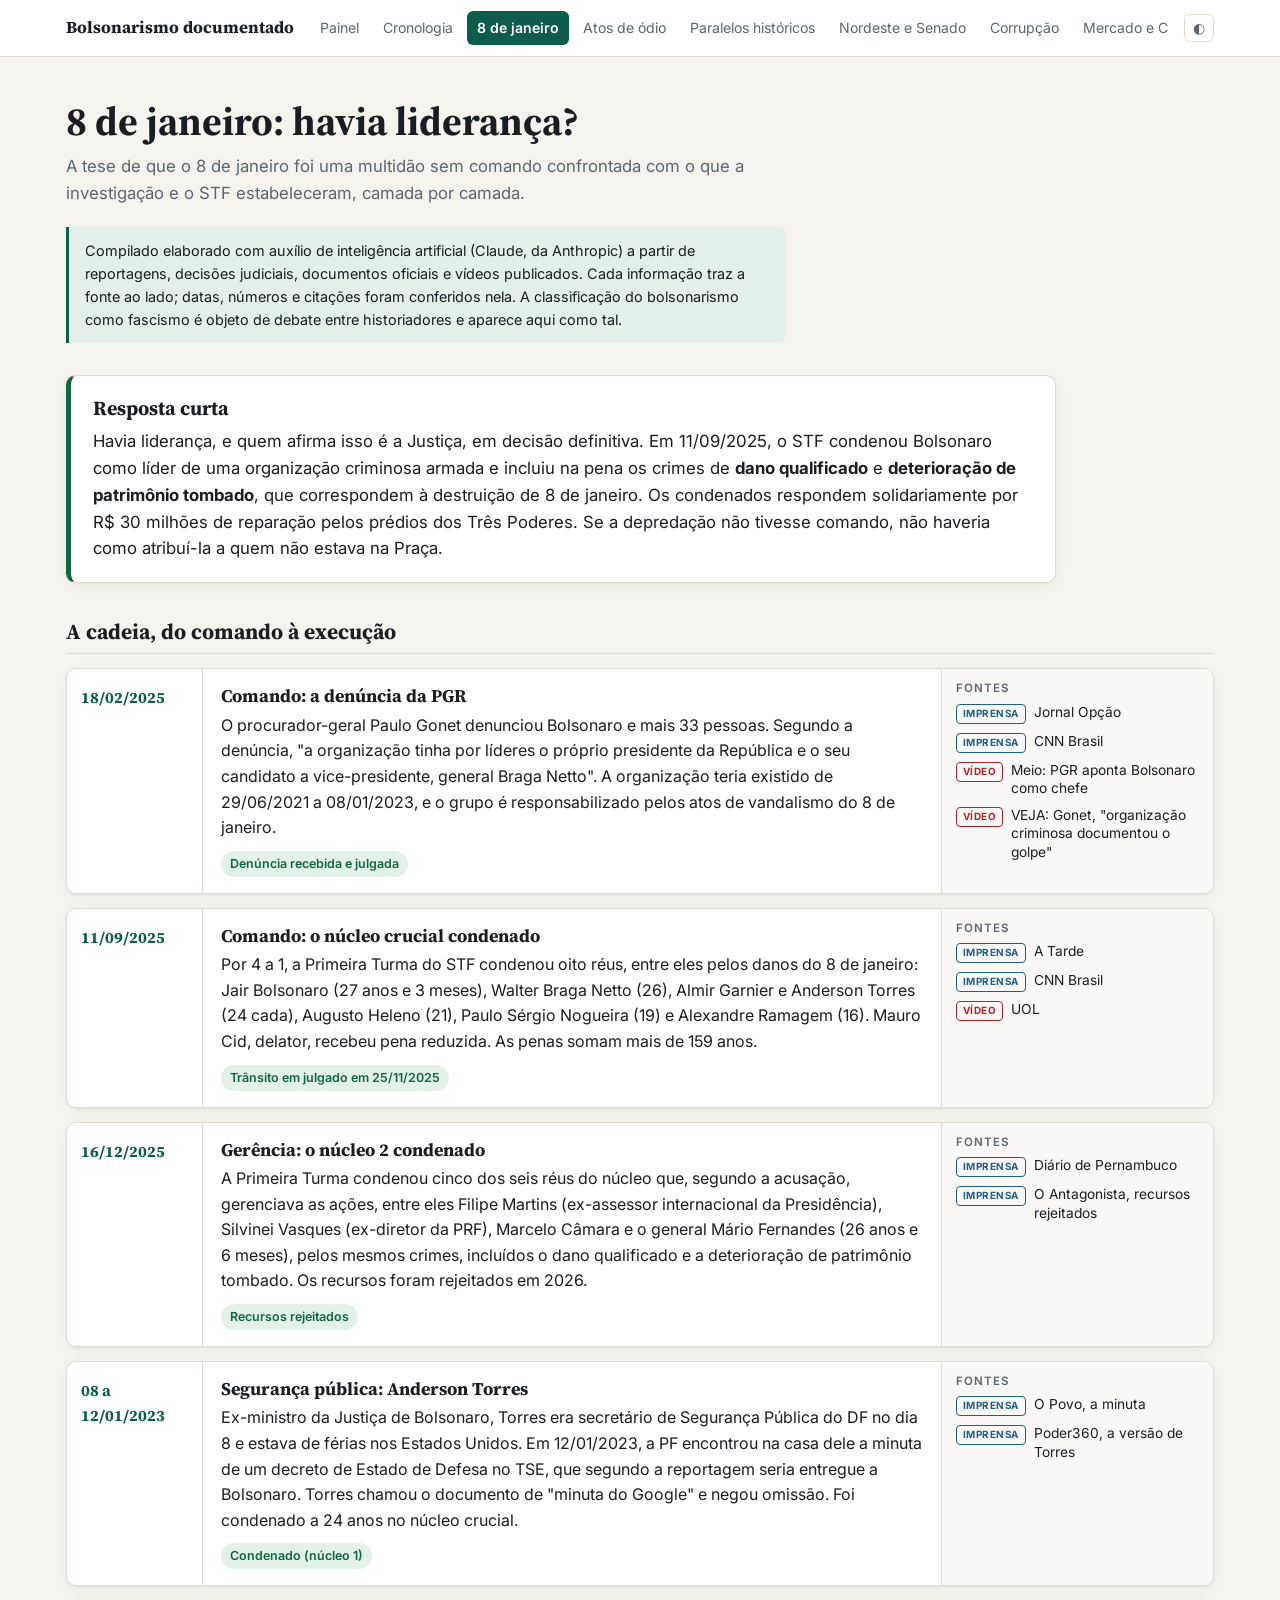
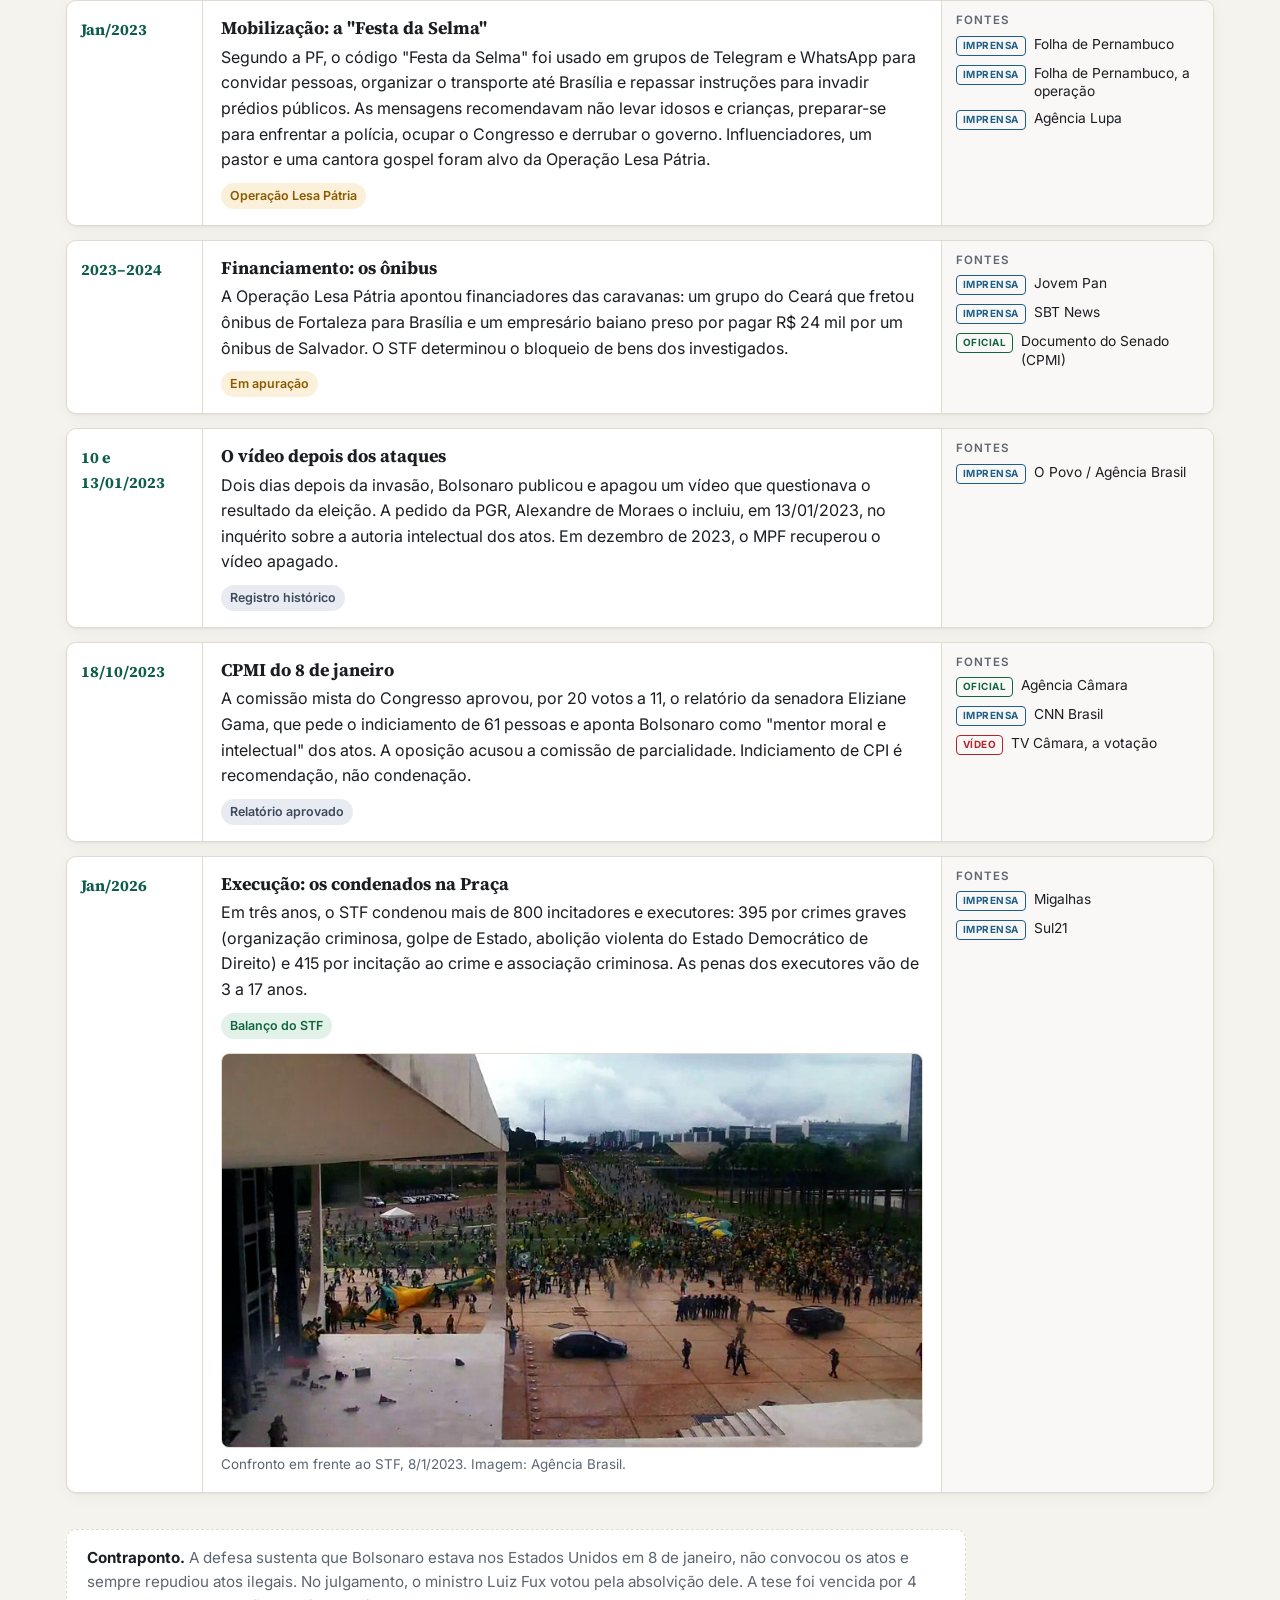
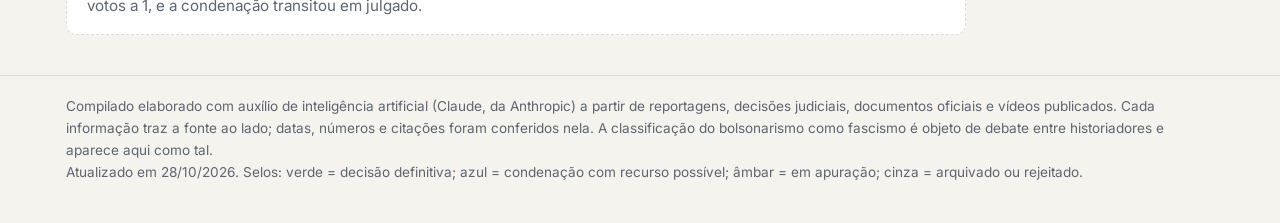
==== 8-de-janeiro.html @ 456d0042 "Publica o compilado Bolsonarismo documentado Co-Authored-By: Claude Opus 5.5 <noreply@anthropic.com>" ====
<!doctype html>
<html lang="pt-BR"><head><meta charset="utf-8">
<meta name="viewport" content="width=device-width,initial-scale=1">
<title>8 de janeiro · Bolsonarismo documentado</title>
<meta name="description" content="Compilado de fatos com fonte ao lado: cronologia, 8 de janeiro, atos de ódio, paralelos históricos.">
<meta property="og:title" content="8 de janeiro · Bolsonarismo documentado">
<meta property="og:description" content="Compilado de fatos com a fonte ao lado de cada informação.">
<link rel="preconnect" href="https://fonts.googleapis.com"><link rel="preconnect" href="https://fonts.gstatic.com" crossorigin>
<link href="https://fonts.googleapis.com/css2?family=Inter:wght@400;600;700&family=Source+Serif+4:opsz,wght@8..60,600;8..60,700&display=swap" rel="stylesheet">
<link rel="stylesheet" href="estilo.css">
<script>try{const t=localStorage.getItem('tema');if(t)document.documentElement.dataset.theme=t}catch(e){}</script>
</head><body>
<header class="top"><div class="wrap"><a class="brand" href="index.html">Bolsonarismo documentado</a>
<nav class="pages"><a href="index.html">Painel</a><a href="cronologia.html">Cronologia</a><a href="8-de-janeiro.html" class=on>8 de janeiro</a><a href="atos-de-odio.html">Atos de ódio</a><a href="paralelos.html">Paralelos históricos</a><a href="nordeste.html">Nordeste e Senado</a><a href="corrupcao.html">Corrupção</a><a href="economia.html">Mercado e Constituição</a><a href="mensagens.html">Mensagens enviadas</a></nav><button class="themebtn" title="Alternar tema claro/escuro">◐</button></div></header>
<main class="wrap"><section class="hero"><h1>8 de janeiro: havia liderança?</h1><p class="sub">A tese de que o 8 de janeiro foi uma multidão sem comando confrontada com o que a investigação e o STF estabeleceram, camada por camada.</p><div class="aviso">Compilado elaborado com auxílio de inteligência artificial (Claude, da Anthropic) a partir de reportagens, decisões judiciais, documentos oficiais e vídeos publicados. Cada informação traz a fonte ao lado; datas, números e citações foram conferidos nela. A classificação do bolsonarismo como fascismo é objeto de debate entre historiadores e aparece aqui como tal.</div></section><div class="answer"><h2>Resposta curta</h2>Havia liderança, e quem afirma isso é a Justiça, em decisão definitiva. Em 11/09/2025, o STF condenou Bolsonaro como líder de uma organização criminosa armada e incluiu na pena os crimes de <b>dano qualificado</b> e <b>deterioração de patrimônio tombado</b>, que correspondem à destruição de 8 de janeiro. Os condenados respondem solidariamente por R$ 30 milhões de reparação pelos prédios dos Três Poderes. Se a depredação não tivesse comando, não haveria como atribuí-la a quem não estava na Praça.</div><h2 class="sec">A cadeia, do comando à execução</h2><div class="items"><article class="item"><div class="when">18/02/2025</div>
<div class="body"><h3>Comando: a denúncia da PGR</h3><p>O procurador-geral Paulo Gonet denunciou Bolsonaro e mais 33 pessoas. Segundo a denúncia, "a organização tinha por líderes o próprio presidente da República e o seu candidato a vice-presidente, general Braga Netto". A organização teria existido de 29/06/2021 a 08/01/2023, e o grupo é responsabilizado pelos atos de vandalismo do 8 de janeiro.</p><span class="status s-def">Denúncia recebida e julgada</span></div>
<aside class="src"><h4>Fontes</h4><ul><li><a href="https://www.jornalopcao.com.br/ultimas-noticias/denuncia-da-pgr-coloca-bolsonaro-como-lider-da-trama-golpista-que-teve-inicio-ainda-em-2021-681666/" target="_blank" rel="noopener"><span class="tag src-r">Imprensa</span><span class="t">Jornal Opção</span></a></li><li><a href="https://www.cnnbrasil.com.br/politica/pgr-denuncia-bolsonaro/" target="_blank" rel="noopener"><span class="tag src-r">Imprensa</span><span class="t">CNN Brasil</span></a></li><li><a href="https://www.youtube.com/watch?v=VsMnm6yIsJA" target="_blank" rel="noopener"><span class="tag src-v">Vídeo</span><span class="t">Meio: PGR aponta Bolsonaro como chefe</span></a></li><li><a href="https://www.youtube.com/watch?v=vRtyDZxPXAo" target="_blank" rel="noopener"><span class="tag src-v">Vídeo</span><span class="t">VEJA: Gonet, &quot;organização criminosa documentou o golpe&quot;</span></a></li></ul></aside></article><article class="item"><div class="when">11/09/2025</div>
<div class="body"><h3>Comando: o núcleo crucial condenado</h3><p>Por 4 a 1, a Primeira Turma do STF condenou oito réus, entre eles pelos danos do 8 de janeiro: Jair Bolsonaro (27 anos e 3 meses), Walter Braga Netto (26), Almir Garnier e Anderson Torres (24 cada), Augusto Heleno (21), Paulo Sérgio Nogueira (19) e Alexandre Ramagem (16). Mauro Cid, delator, recebeu pena reduzida. As penas somam mais de 159 anos.</p><span class="status s-def">Trânsito em julgado em 25/11/2025</span></div>
<aside class="src"><h4>Fontes</h4><ul><li><a href="https://atarde.com.br/politica/stf-conclui-julgamento-historico-e-condena-bolsonaro-a-27-anos-e-3-meses-1350547" target="_blank" rel="noopener"><span class="tag src-r">Imprensa</span><span class="t">A Tarde</span></a></li><li><a href="https://www.cnnbrasil.com.br/politica/stf-pena-jair-bolsonaro/" target="_blank" rel="noopener"><span class="tag src-r">Imprensa</span><span class="t">CNN Brasil</span></a></li><li><a href="https://www.youtube.com/watch?v=2c__R71HpTM" target="_blank" rel="noopener"><span class="tag src-v">Vídeo</span><span class="t">UOL</span></a></li></ul></aside></article><article class="item"><div class="when">16/12/2025</div>
<div class="body"><h3>Gerência: o núcleo 2 condenado</h3><p>A Primeira Turma condenou cinco dos seis réus do núcleo que, segundo a acusação, gerenciava as ações, entre eles Filipe Martins (ex-assessor internacional da Presidência), Silvinei Vasques (ex-diretor da PRF), Marcelo Câmara e o general Mário Fernandes (26 anos e 6 meses), pelos mesmos crimes, incluídos o dano qualificado e a deterioração de patrimônio tombado. Os recursos foram rejeitados em 2026.</p><span class="status s-def">Recursos rejeitados</span></div>
<aside class="src"><h4>Fontes</h4><ul><li><a href="https://www.diariodepernambuco.com.br/trama-golpista-por-unanimidade-stf-condena-cinco-reus-e-absolve-um.html" target="_blank" rel="noopener"><span class="tag src-r">Imprensa</span><span class="t">Diário de Pernambuco</span></a></li><li><a href="https://oantagonista.com.br/brasil/stf-rejeita-recursos-e-mantem-condenacao-de-reus-do-nucleo-2-da-trama-golpista/" target="_blank" rel="noopener"><span class="tag src-r">Imprensa</span><span class="t">O Antagonista, recursos rejeitados</span></a></li></ul></aside></article><article class="item"><div class="when">08 a 12/01/2023</div>
<div class="body"><h3>Segurança pública: Anderson Torres</h3><p>Ex-ministro da Justiça de Bolsonaro, Torres era secretário de Segurança Pública do DF no dia 8 e estava de férias nos Estados Unidos. Em 12/01/2023, a PF encontrou na casa dele a minuta de um decreto de Estado de Defesa no TSE, que segundo a reportagem seria entregue a Bolsonaro. Torres chamou o documento de "minuta do Google" e negou omissão. Foi condenado a 24 anos no núcleo crucial.</p><span class="status s-def">Condenado (núcleo 1)</span></div>
<aside class="src"><h4>Fontes</h4><ul><li><a href="https://www.opovo.com.br/noticias/politica/2023/01/12/amp/ex-ministro-diz-que-minuta-para-decreto-de-golpe-estava-em-pilha-de-descarte-para-ser-triturado.html" target="_blank" rel="noopener"><span class="tag src-r">Imprensa</span><span class="t">O Povo, a minuta</span></a></li><li><a href="https://www.poder360.com.br/poder-justica/torres-nega-que-documento-encontrado-na-sua-casa-fosse-minuta-do-golpe/" target="_blank" rel="noopener"><span class="tag src-r">Imprensa</span><span class="t">Poder360, a versão de Torres</span></a></li></ul></aside></article><article class="item"><div class="when">Jan/2023</div>
<div class="body"><h3>Mobilização: a &quot;Festa da Selma&quot;</h3><p>Segundo a PF, o código "Festa da Selma" foi usado em grupos de Telegram e WhatsApp para convidar pessoas, organizar o transporte até Brasília e repassar instruções para invadir prédios públicos. As mensagens recomendavam não levar idosos e crianças, preparar-se para enfrentar a polícia, ocupar o Congresso e derrubar o governo. Influenciadores, um pastor e uma cantora gospel foram alvo da Operação Lesa Pátria.</p><span class="status s-proc">Operação Lesa Pátria</span></div>
<aside class="src"><h4>Fontes</h4><ul><li><a href="https://www.folhape.com.br/politica/entenda-expressao-usada-em-grupos-de-whatsapp-para-convocar-golpistas/286637/" target="_blank" rel="noopener"><span class="tag src-r">Imprensa</span><span class="t">Folha de Pernambuco</span></a></li><li><a href="https://www.folhape.com.br/politica/8-de-janeiro-pf-cumpre-10-mandados-de-prisao-em-nova-fase-da-operacao/286629/" target="_blank" rel="noopener"><span class="tag src-r">Imprensa</span><span class="t">Folha de Pernambuco, a operação</span></a></li><li><a href="https://agencialupa.substack.com/p/13694144_lente-77" target="_blank" rel="noopener"><span class="tag src-r">Imprensa</span><span class="t">Agência Lupa</span></a></li></ul></aside></article><article class="item"><div class="when">2023–2024</div>
<div class="body"><h3>Financiamento: os ônibus</h3><p>A Operação Lesa Pátria apontou financiadores das caravanas: um grupo do Ceará que fretou ônibus de Fortaleza para Brasília e um empresário baiano preso por pagar R$ 24 mil por um ônibus de Salvador. O STF determinou o bloqueio de bens dos investigados.</p><span class="status s-proc">Em apuração</span></div>
<aside class="src"><h4>Fontes</h4><ul><li><a href="https://jovempan.com.br/noticias/brasil/empresario-preso-em-operacao-da-pf-financiou-onibus-para-atos-do-8-de-janeiro-e-deixou-digital-no-congresso.html" target="_blank" rel="noopener"><span class="tag src-r">Imprensa</span><span class="t">Jovem Pan</span></a></li><li><a href="https://sbtnews.sbt.com.br/noticia/brasil/pf-mira-financiadores-do-8-de-janeiro-em-cinco-estados-na-27-fase-da-lesa-patria" target="_blank" rel="noopener"><span class="tag src-r">Imprensa</span><span class="t">SBT News</span></a></li><li><a href="https://legis.senado.leg.br/sdleg-getter/documento?dm=9454260" target="_blank" rel="noopener"><span class="tag src-o">Oficial</span><span class="t">Documento do Senado (CPMI)</span></a></li></ul></aside></article><article class="item"><div class="when">10 e 13/01/2023</div>
<div class="body"><h3>O vídeo depois dos ataques</h3><p>Dois dias depois da invasão, Bolsonaro publicou e apagou um vídeo que questionava o resultado da eleição. A pedido da PGR, Alexandre de Moraes o incluiu, em 13/01/2023, no inquérito sobre a autoria intelectual dos atos. Em dezembro de 2023, o MPF recuperou o vídeo apagado.</p><span class="status s-hist">Registro histórico</span></div>
<aside class="src"><h4>Fontes</h4><ul><li><a href="https://www.opovo.com.br/noticias/politica/2023/01/13/moraes-inclui-bolsonaro-em-inquerito-sobre-ataques-antidemocraticos.html" target="_blank" rel="noopener"><span class="tag src-r">Imprensa</span><span class="t">O Povo / Agência Brasil</span></a></li></ul></aside></article><article class="item"><div class="when">18/10/2023</div>
<div class="body"><h3>CPMI do 8 de janeiro</h3><p>A comissão mista do Congresso aprovou, por 20 votos a 11, o relatório da senadora Eliziane Gama, que pede o indiciamento de 61 pessoas e aponta Bolsonaro como "mentor moral e intelectual" dos atos. A oposição acusou a comissão de parcialidade. Indiciamento de CPI é recomendação, não condenação.</p><span class="status s-hist">Relatório aprovado</span></div>
<aside class="src"><h4>Fontes</h4><ul><li><a href="https://www.camara.leg.br/noticias/1008264-cpmi-do-8-de-janeiro-aprova-relatorio-que-pede-o-indiciamento-de-bolsonaro/" target="_blank" rel="noopener"><span class="tag src-o">Oficial</span><span class="t">Agência Câmara</span></a></li><li><a href="https://www.cnnbrasil.com.br/politica/relatorio-final-da-cpmi-do-8-de-janeiro-e-aprovado/" target="_blank" rel="noopener"><span class="tag src-r">Imprensa</span><span class="t">CNN Brasil</span></a></li><li><a href="https://www.youtube.com/watch?v=cKtEMkR_U20" target="_blank" rel="noopener"><span class="tag src-v">Vídeo</span><span class="t">TV Câmara, a votação</span></a></li></ul></aside></article><article class="item"><div class="when">Jan/2026</div>
<div class="body"><h3>Execução: os condenados na Praça</h3><p>Em três anos, o STF condenou mais de 800 incitadores e executores: 395 por crimes graves (organização criminosa, golpe de Estado, abolição violenta do Estado Democrático de Direito) e 415 por incitação ao crime e associação criminosa. As penas dos executores vão de 3 a 17 anos.</p><span class="status s-def">Balanço do STF</span><figure><a href="img/07_8jan_stf.jpg" target="_blank"><img src="img/07_8jan_stf.jpg" alt="Confronto em frente ao STF, 8/1/2023. Imagem: Agência Brasil." loading="lazy"></a><figcaption>Confronto em frente ao STF, 8/1/2023. Imagem: Agência Brasil.</figcaption></figure></div>
<aside class="src"><h4>Fontes</h4><ul><li><a href="https://www.migalhas.com.br/quentes/447475/tres-anos-apos-8-de-janeiro-stf-ja-condenou-mais-de-800-envolvidos" target="_blank" rel="noopener"><span class="tag src-r">Imprensa</span><span class="t">Migalhas</span></a></li><li><a href="https://sul21.com.br/noticias/politica/2026/01/em-tres-anos-stf-condenou-1-399-pessoas-por-atos-golpistas-do-8-de-janeiro-de-2023/" target="_blank" rel="noopener"><span class="tag src-r">Imprensa</span><span class="t">Sul21</span></a></li></ul></aside></article></div><div class="counter"><b>Contraponto.</b> A defesa sustenta que Bolsonaro estava nos Estados Unidos em 8 de janeiro, não convocou os atos e sempre repudiou atos ilegais. No julgamento, o ministro Luiz Fux votou pela absolvição dele. A tese foi vencida por 4 votos a 1, e a condenação transitou em julgado.</div></main><footer><div class="wrap">Compilado elaborado com auxílio de inteligência artificial (Claude, da Anthropic) a partir de reportagens, decisões judiciais, documentos oficiais e vídeos publicados. Cada informação traz a fonte ao lado; datas, números e citações foram conferidos nela. A classificação do bolsonarismo como fascismo é objeto de debate entre historiadores e aparece aqui como tal.<br>Atualizado em 28/10/2026. Selos: verde = decisão definitiva; azul = condenação com recurso possível; âmbar = em apuração; cinza = arquivado ou rejeitado.</div></footer>
<script>
document.querySelectorAll('button.copy').forEach(b=>{
  b.addEventListener('click',async()=>{
    const t=document.getElementById(b.dataset.for).dataset.raw;
    try{await navigator.clipboard.writeText(t);}catch(e){
      const a=document.createElement('textarea');a.value=t;document.body.appendChild(a);a.select();document.execCommand('copy');a.remove();}
    const o=b.textContent;b.textContent='Copiado';setTimeout(()=>b.textContent=o,1500);
  });
});
const tb=document.querySelector('.themebtn');
if(tb){tb.addEventListener('click',()=>{
  const r=document.documentElement;const dark=r.dataset.theme?r.dataset.theme==='dark':matchMedia('(prefers-color-scheme: dark)').matches;
  r.dataset.theme=dark?'light':'dark';try{localStorage.setItem('tema',r.dataset.theme)}catch(e){}
});}
</script></body></html>
---- estilo.css ----
:root{
  --bg:#f5f3ee; --surface:#ffffff; --ink:#1a1d21; --muted:#5d6570; --line:#e0dbd0;
  --accent:#0d5c4c; --accent-soft:#e3efe9; --mark:#fff2c4;
  --def:#11663f; --def-bg:#e2f2e8; --cond:#1d5f8a; --cond-bg:#e2eef7;
  --proc:#8a5a00; --proc-bg:#fbf0d9; --arq:#5a5f66; --arq-bg:#ecedef;
  --hist:#3d4a5c; --hist-bg:#e8ecf2; --fala:#6b3f8c; --fala-bg:#f0e8f6;
  --v:#b4232a; --r:#1d5f8a; --o:#11663f;
  --shadow:0 1px 2px rgba(0,0,0,.05),0 4px 16px rgba(0,0,0,.04);
}
@media (prefers-color-scheme: dark){
  :root:not([data-theme="light"]){
    --bg:#121417; --surface:#1a1d21; --ink:#e8e6e1; --muted:#9aa3ad; --line:#2c3138;
    --accent:#5fc1a6; --accent-soft:#16302a; --mark:#4a3f12;
    --def:#7fd3a2; --def-bg:#163222; --cond:#8cc2ea; --cond-bg:#162a3a;
    --proc:#f0c36a; --proc-bg:#3a2c10; --arq:#b7bcc3; --arq-bg:#2a2d32;
    --hist:#b9c6d8; --hist-bg:#222a35; --fala:#cfa6ec; --fala-bg:#2e2238;
    --v:#ff8a8f; --r:#8cc2ea; --o:#7fd3a2;
    --shadow:none;
  }
}
:root[data-theme="dark"]{
  --bg:#121417; --surface:#1a1d21; --ink:#e8e6e1; --muted:#9aa3ad; --line:#2c3138;
  --accent:#5fc1a6; --accent-soft:#16302a; --mark:#4a3f12;
  --def:#7fd3a2; --def-bg:#163222; --cond:#8cc2ea; --cond-bg:#162a3a;
  --proc:#f0c36a; --proc-bg:#3a2c10; --arq:#b7bcc3; --arq-bg:#2a2d32;
  --hist:#b9c6d8; --hist-bg:#222a35; --fala:#cfa6ec; --fala-bg:#2e2238;
  --v:#ff8a8f; --r:#8cc2ea; --o:#7fd3a2; --shadow:none;
}
*{box-sizing:border-box}
html{-webkit-text-size-adjust:100%}
body{margin:0;background:var(--bg);color:var(--ink);font:16px/1.6 "Inter",system-ui,-apple-system,"Segoe UI",sans-serif}
a{color:var(--accent)}
h1,h2,h3{font-family:"Source Serif 4",Georgia,serif;line-height:1.2;margin:0}
.wrap{max-width:1180px;margin:0 auto;padding:0 16px}
header.top{background:var(--surface);border-bottom:1px solid var(--line);position:sticky;top:0;z-index:5}
header.top .wrap{display:flex;align-items:center;gap:16px;min-height:56px}
.brand{font-family:"Source Serif 4",Georgia,serif;font-weight:700;font-size:1.05rem;color:var(--ink);text-decoration:none;white-space:nowrap}
nav.pages{display:flex;gap:4px;overflow-x:auto;scrollbar-width:none;flex:1}
nav.pages::-webkit-scrollbar{display:none}
nav.pages a{padding:6px 10px;border-radius:6px;text-decoration:none;color:var(--muted);font-size:.88rem;white-space:nowrap}
nav.pages a:hover{background:var(--accent-soft);color:var(--ink)}
nav.pages a.on{background:var(--accent);color:var(--surface);font-weight:600}
.hero{padding:40px 0 24px}
.hero h1{font-size:clamp(1.7rem,4vw,2.5rem)}
.hero p.sub{color:var(--muted);font-size:1.05rem;margin:.5rem 0 0;max-width:62ch}
.aviso{background:var(--accent-soft);border-left:3px solid var(--accent);padding:12px 16px;border-radius:0 8px 8px 0;font-size:.9rem;margin:20px 0 0;max-width:80ch}
.answer{background:var(--surface);border:1px solid var(--line);border-left:5px solid var(--def);border-radius:10px;padding:20px 22px;margin:8px 0 28px;box-shadow:var(--shadow);font-size:1.05rem;max-width:90ch}
.answer h2{font-size:1.25rem;margin-bottom:8px}
.counter{background:var(--surface);border:1px dashed var(--line);border-radius:10px;padding:16px 20px;margin:24px 0 8px;font-size:.95rem;color:var(--muted);max-width:90ch}
.counter b{color:var(--ink)}
h2.sec{font-size:1.35rem;margin:36px 0 14px;padding-bottom:8px;border-bottom:1px solid var(--line)}
.items{display:flex;flex-direction:column;gap:14px;padding-bottom:12px}
.item{display:grid;grid-template-columns:8.5rem minmax(0,1fr) 17rem;gap:0;background:var(--surface);border:1px solid var(--line);border-radius:10px;box-shadow:var(--shadow);overflow:hidden}
.item .when{padding:16px 14px;border-right:1px solid var(--line);font-family:"Source Serif 4",Georgia,serif;font-weight:700;color:var(--accent);font-size:.98rem}
.item .body{padding:16px 18px}
.item .body h3{font-size:1.12rem;margin-bottom:6px}
.item .body p{margin:0}
.item .src{padding:14px 14px;border-left:1px solid var(--line);background:color-mix(in srgb,var(--bg) 55%,var(--surface));font-size:.86rem}
.src h4{margin:0 0 8px;font:600 .72rem/1 "Inter",sans-serif;letter-spacing:.08em;text-transform:uppercase;color:var(--muted)}
.src ul{list-style:none;margin:0;padding:0;display:flex;flex-direction:column;gap:8px}
.src li a{display:flex;gap:8px;align-items:flex-start;text-decoration:none;color:var(--ink);line-height:1.35}
.src li a:hover span.t{text-decoration:underline}
.tag{flex:none;font:700 .62rem/1 "Inter",sans-serif;letter-spacing:.05em;text-transform:uppercase;padding:4px 6px;border-radius:4px;border:1px solid currentColor;margin-top:1px}
.src-v{color:var(--v)} .src-r{color:var(--r)} .src-o{color:var(--o)}
.src .none{color:var(--muted);font-style:italic}
.status{display:inline-block;margin-top:10px;font-size:.78rem;font-weight:600;padding:3px 9px;border-radius:999px}
.s-def{color:var(--def);background:var(--def-bg)} .s-cond{color:var(--cond);background:var(--cond-bg)}
.s-proc{color:var(--proc);background:var(--proc-bg)} .s-arq{color:var(--arq);background:var(--arq-bg)}
.s-hist{color:var(--hist);background:var(--hist-bg)} .s-fala{color:var(--fala);background:var(--fala-bg)}
figure{margin:14px 0 0}
figure img{max-width:100%;max-height:420px;border-radius:8px;border:1px solid var(--line);display:block;background:#fff}
figcaption{font-size:.84rem;color:var(--muted);margin-top:6px;max-width:75ch}
audio{width:100%;max-width:520px;margin-top:12px}
table.dados{border-collapse:collapse;margin:12px 0 0;font-size:.9rem;width:100%;max-width:560px}
table.dados th,table.dados td{padding:6px 10px;border-bottom:1px solid var(--line);text-align:left}
table.dados td:not(:first-child),table.dados th:not(:first-child){text-align:right;font-variant-numeric:tabular-nums}
table.dados tr.hl td{background:var(--mark);font-weight:600}
.cards{display:grid;grid-template-columns:repeat(auto-fill,minmax(260px,1fr));gap:14px;margin:28px 0}
.card{display:block;background:var(--surface);border:1px solid var(--line);border-radius:10px;padding:18px;text-decoration:none;color:var(--ink);box-shadow:var(--shadow);transition:border-color .15s,transform .15s}
.card:hover{border-color:var(--accent);transform:translateY(-2px)}
.card h3{font-size:1.15rem}
.card p{margin:6px 0 10px;color:var(--muted);font-size:.9rem}
.card .n{font-size:.78rem;font-weight:600;color:var(--accent)}
.grid2{display:grid;grid-template-columns:1fr 1fr;gap:14px;margin:0 0 32px}
.box{background:var(--surface);border:1px solid var(--line);border-radius:10px;padding:18px 20px}
.box h3{font-size:1.05rem;margin-bottom:8px}
.box ol,.box ul{margin:0;padding-left:20px}
.legend{display:flex;flex-direction:column;gap:6px}
.legend .status{margin:0}
.msg{background:var(--surface);border:1px solid var(--line);border-radius:10px;margin:0 0 16px;overflow:hidden}
.msg .hd{display:flex;justify-content:space-between;align-items:center;gap:12px;padding:10px 14px;border-bottom:1px solid var(--line);background:color-mix(in srgb,var(--bg) 55%,var(--surface))}
.msg .hd b{font-size:.9rem}
.msg .txt{padding:14px 18px;white-space:pre-wrap;overflow-wrap:anywhere;font-size:.95rem}
.msg .txt a{word-break:break-all}
button.copy{font:600 .8rem "Inter",sans-serif;border:1px solid var(--accent);color:var(--accent);background:transparent;border-radius:6px;padding:5px 10px;cursor:pointer;white-space:nowrap}
button.copy:hover{background:var(--accent);color:var(--surface)}
.media{display:grid;grid-template-columns:repeat(auto-fill,minmax(240px,1fr));gap:14px;margin:0 0 16px}
.media figure{margin:0;background:var(--surface);border:1px solid var(--line);border-radius:10px;padding:10px}
.media figure img{max-height:240px;width:100%;object-fit:contain}
.errata{background:var(--proc-bg);border-left:3px solid var(--proc);padding:12px 16px;border-radius:0 8px 8px 0;margin:16px 0;font-size:.92rem;max-width:90ch}
footer{border-top:1px solid var(--line);margin-top:40px;padding:20px 0 40px;color:var(--muted);font-size:.85rem}
.themebtn{border:1px solid var(--line);background:transparent;color:var(--muted);border-radius:6px;padding:5px 8px;cursor:pointer;font-size:.85rem}
@media (max-width:900px){
  .item{grid-template-columns:1fr}
  .item .when{border-right:0;border-bottom:1px solid var(--line);padding:10px 16px}
  .item .src{border-left:0;border-top:1px solid var(--line)}
  .grid2{grid-template-columns:1fr}
  header.top .wrap{flex-wrap:wrap;gap:6px;padding-top:8px;padding-bottom:6px}
  nav.pages{flex-basis:100%;order:3}
  .themebtn{order:2;margin-left:auto}
}
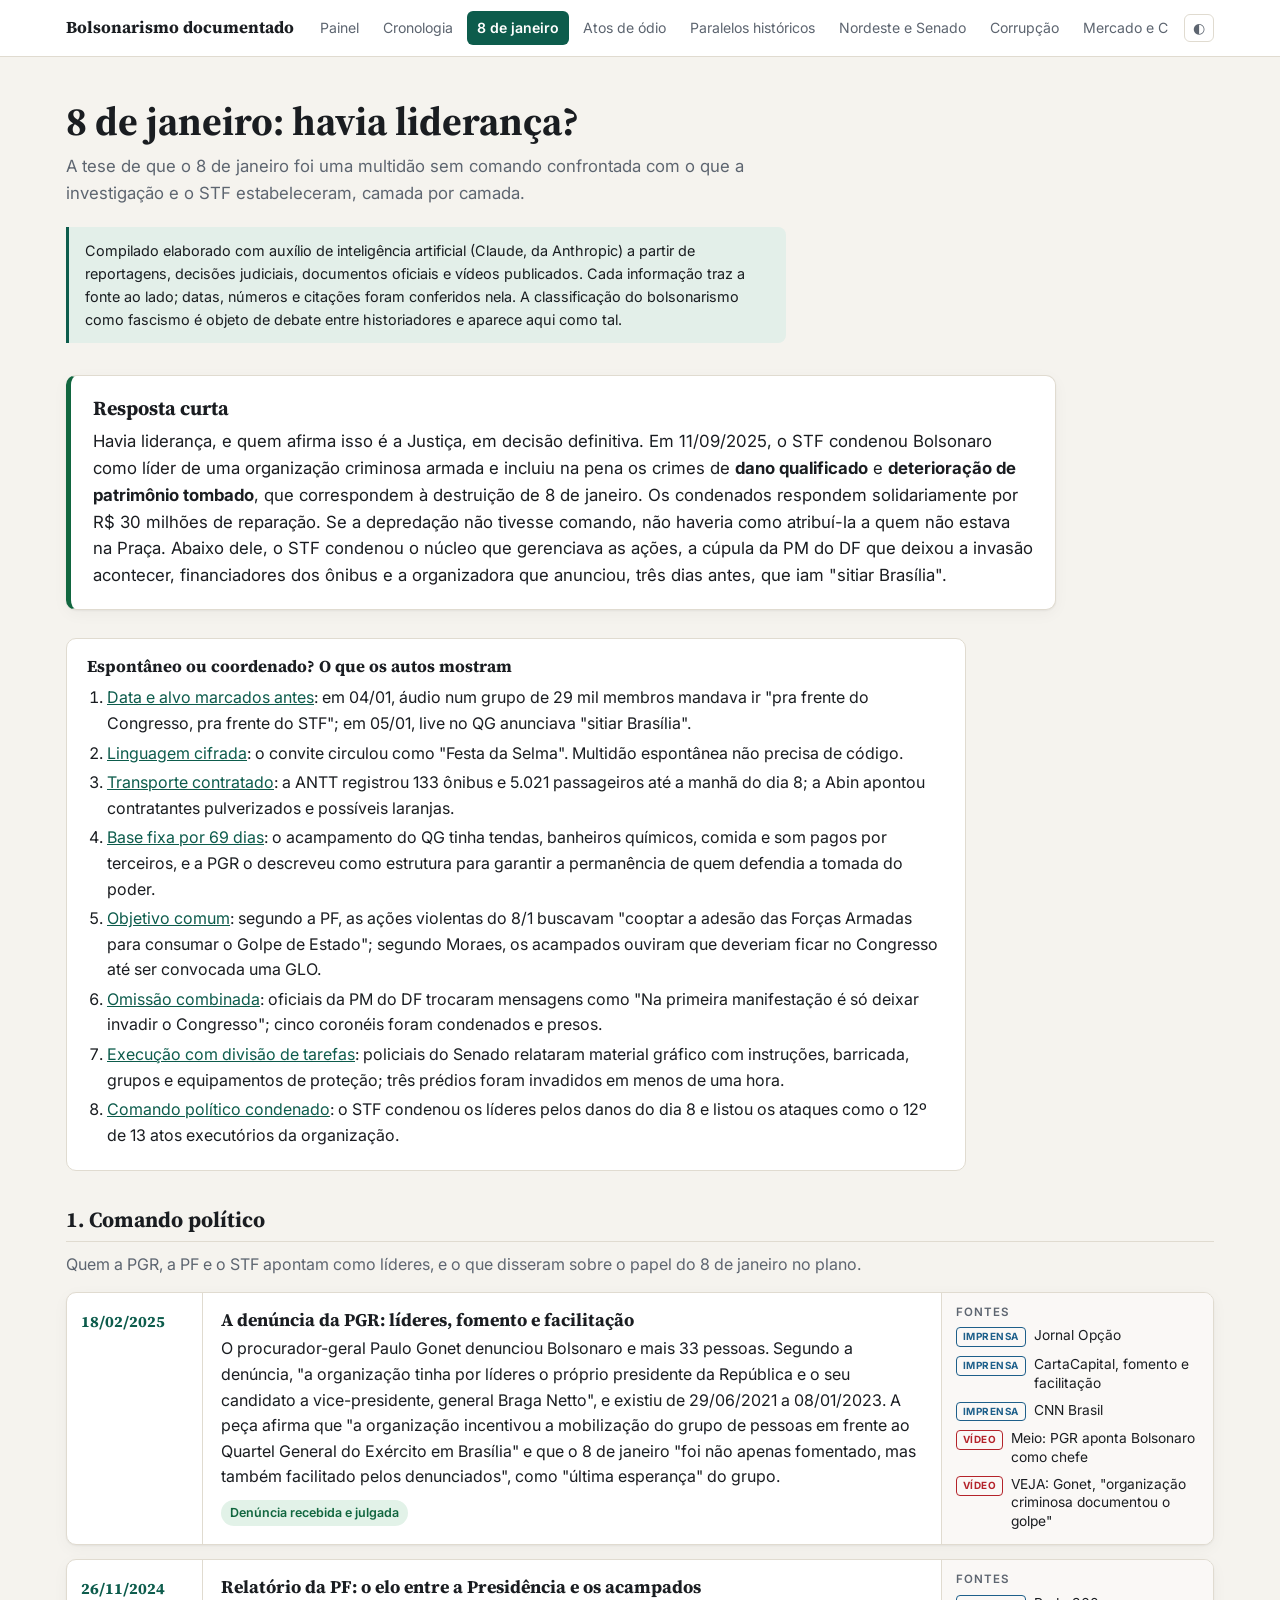
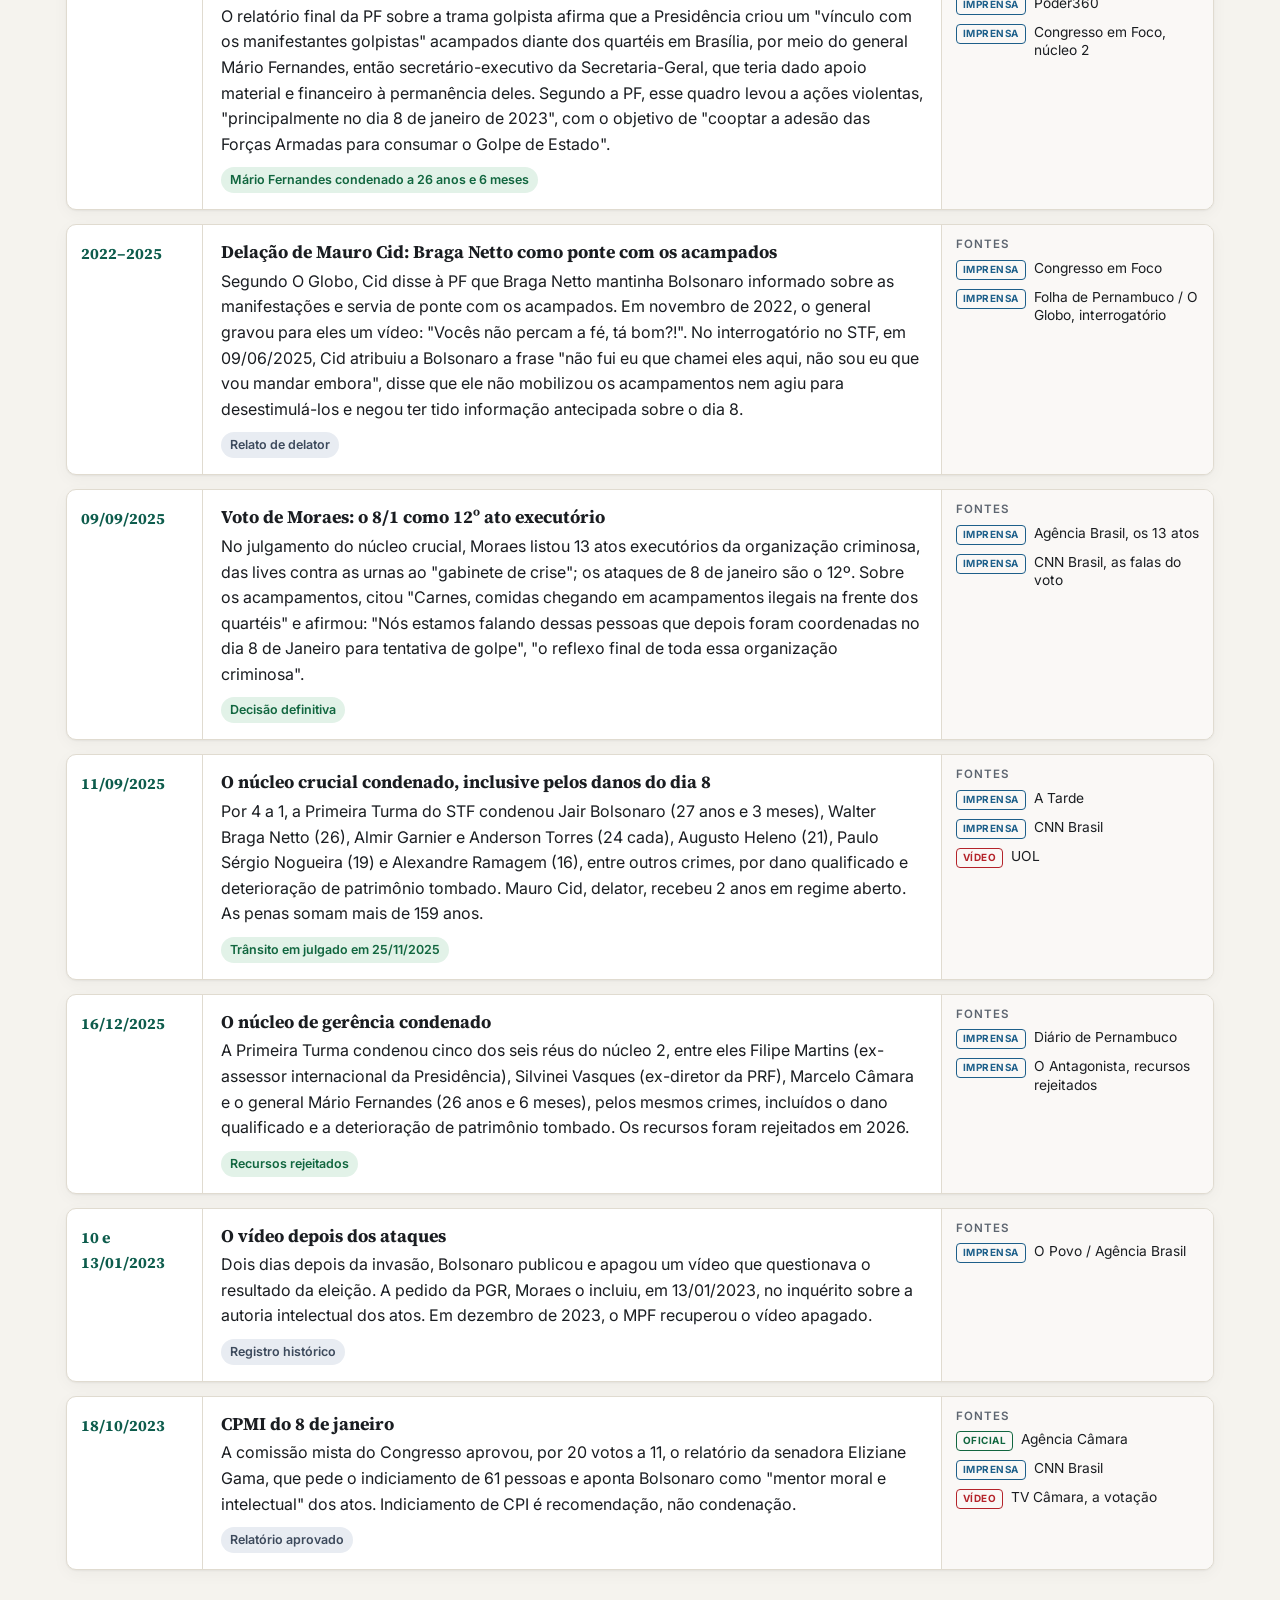
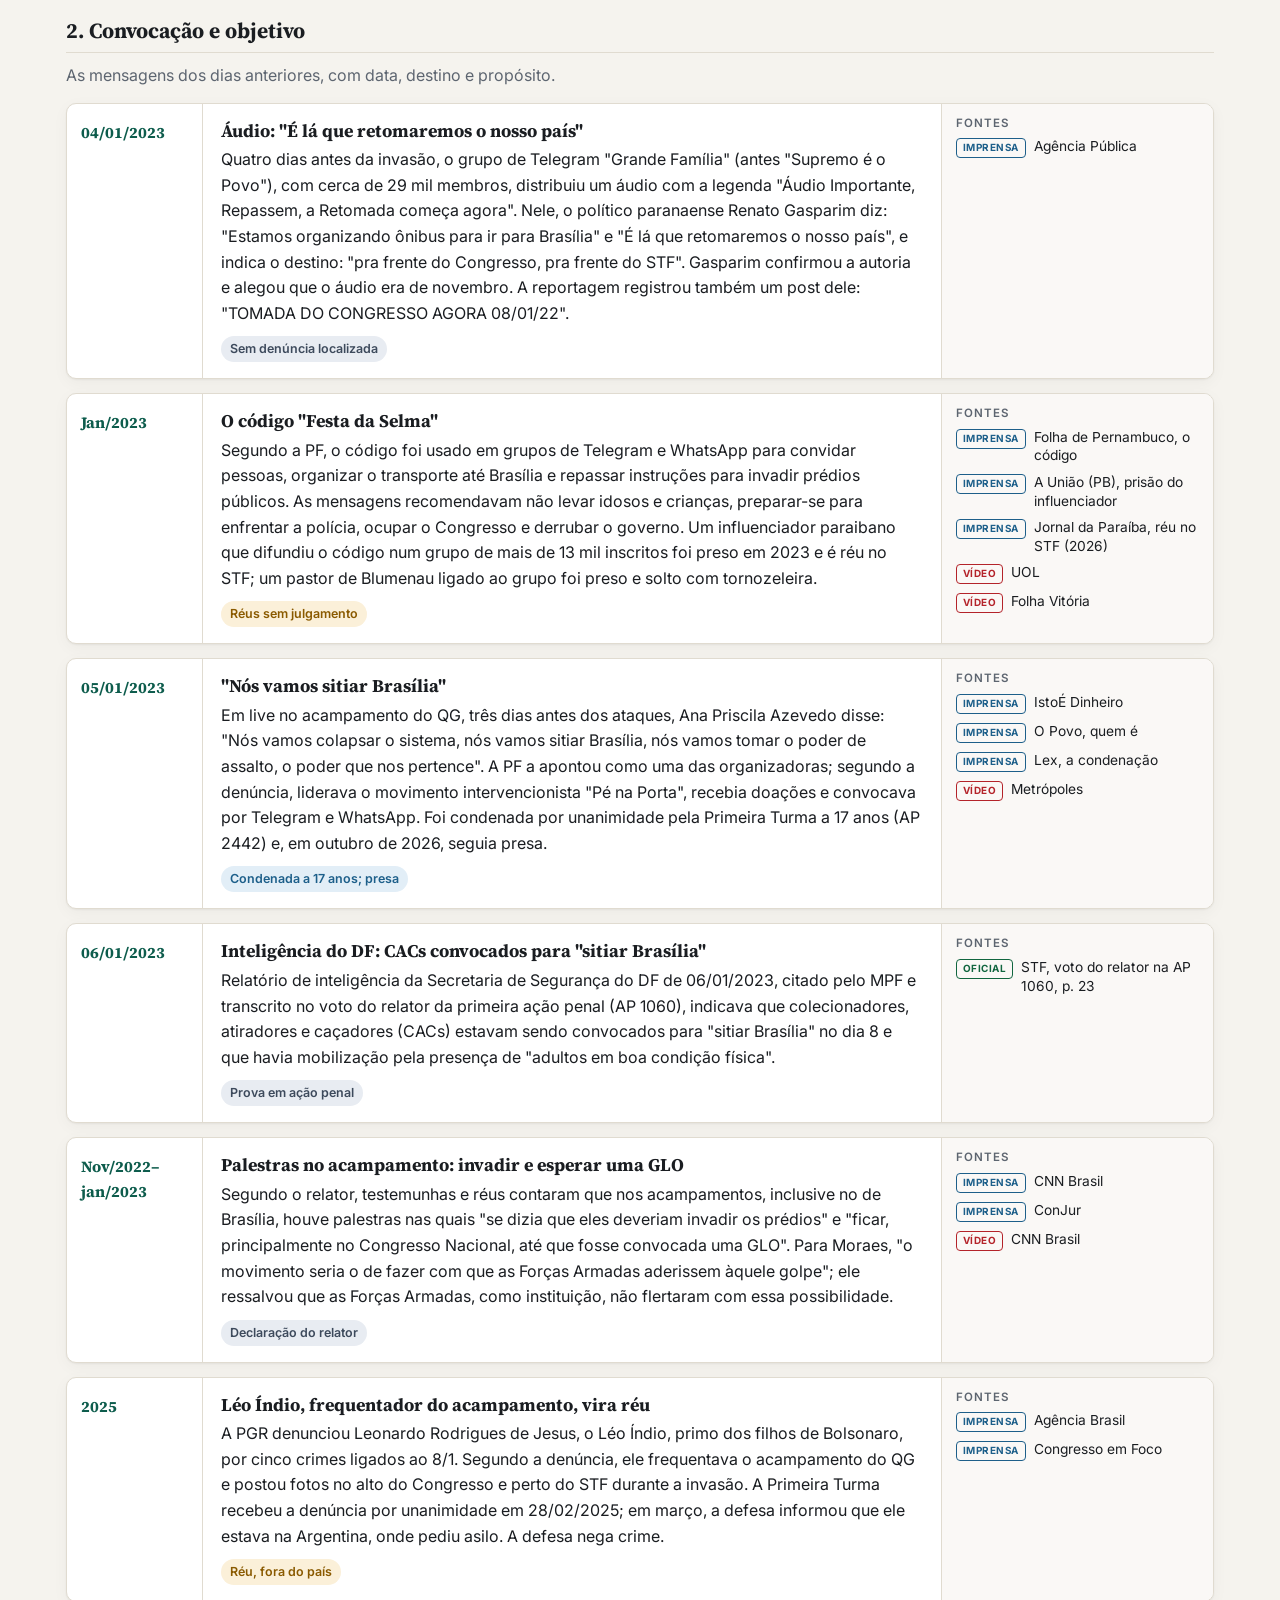
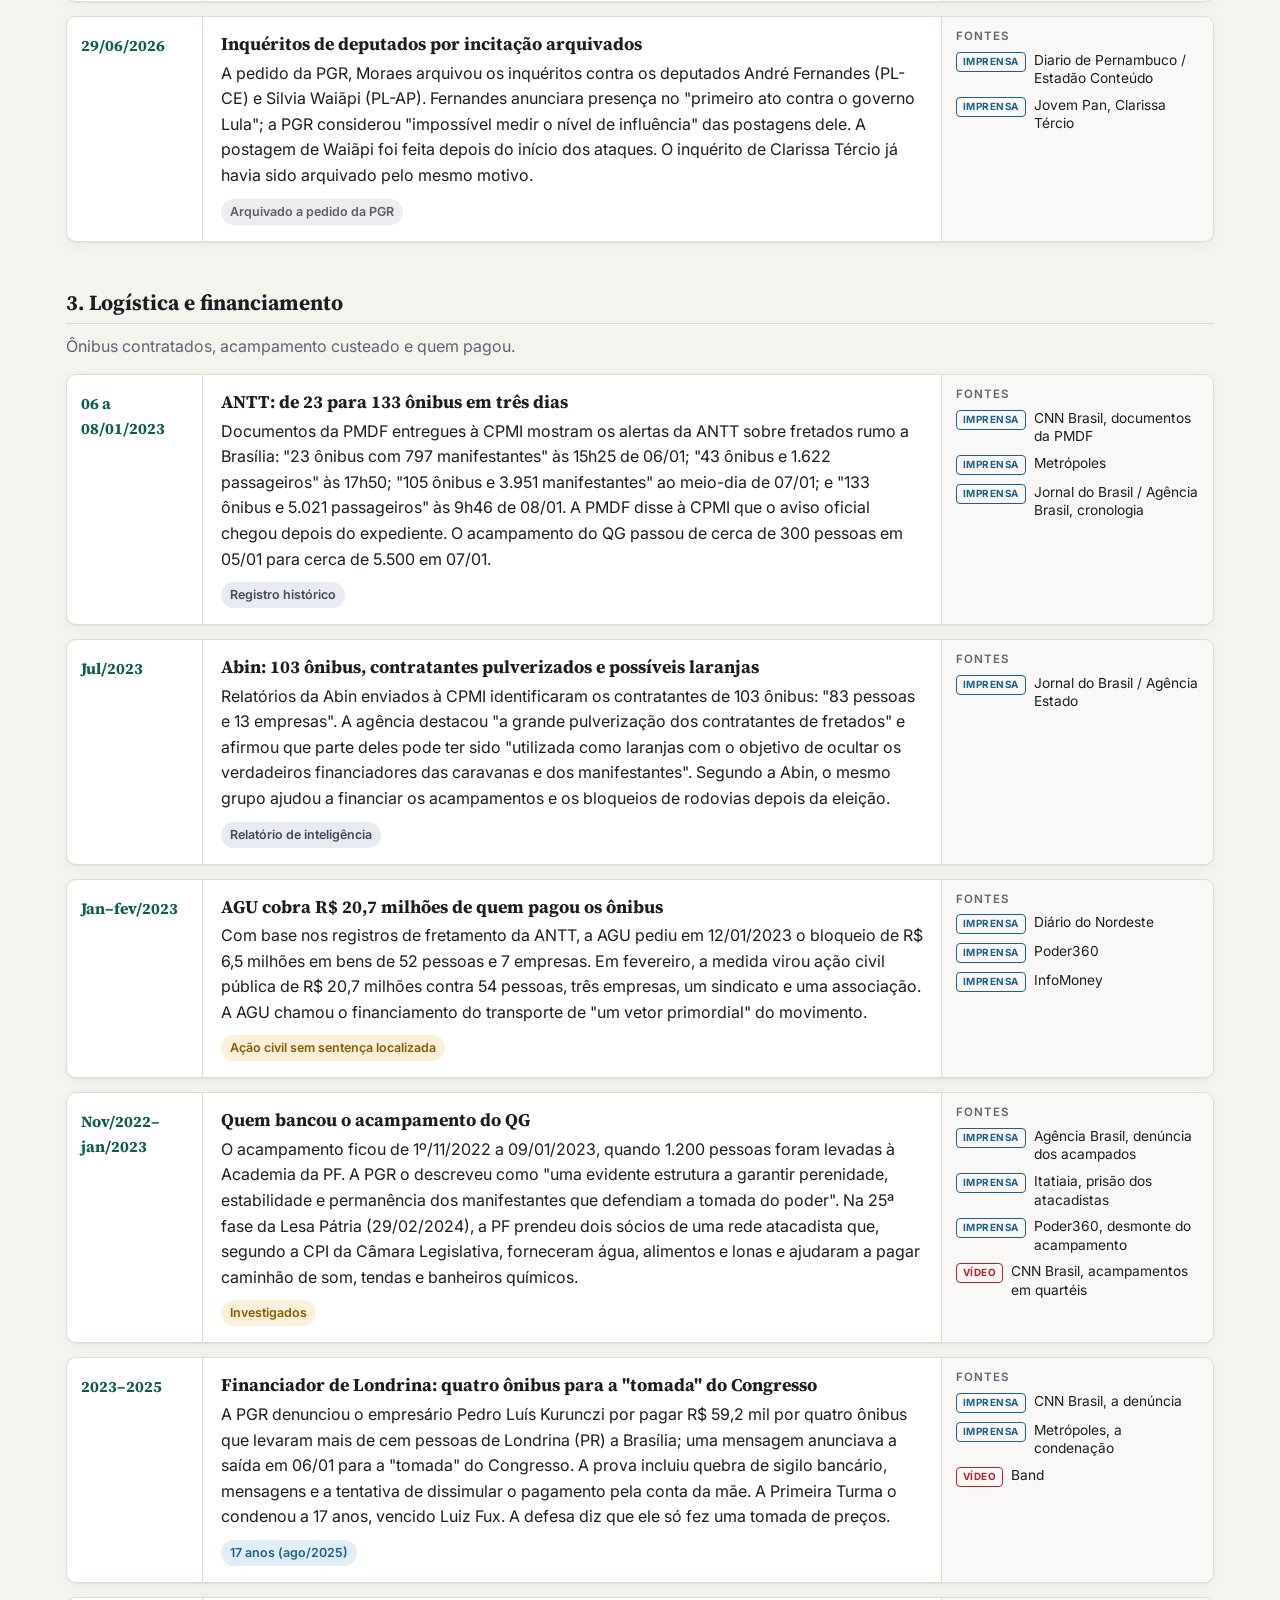
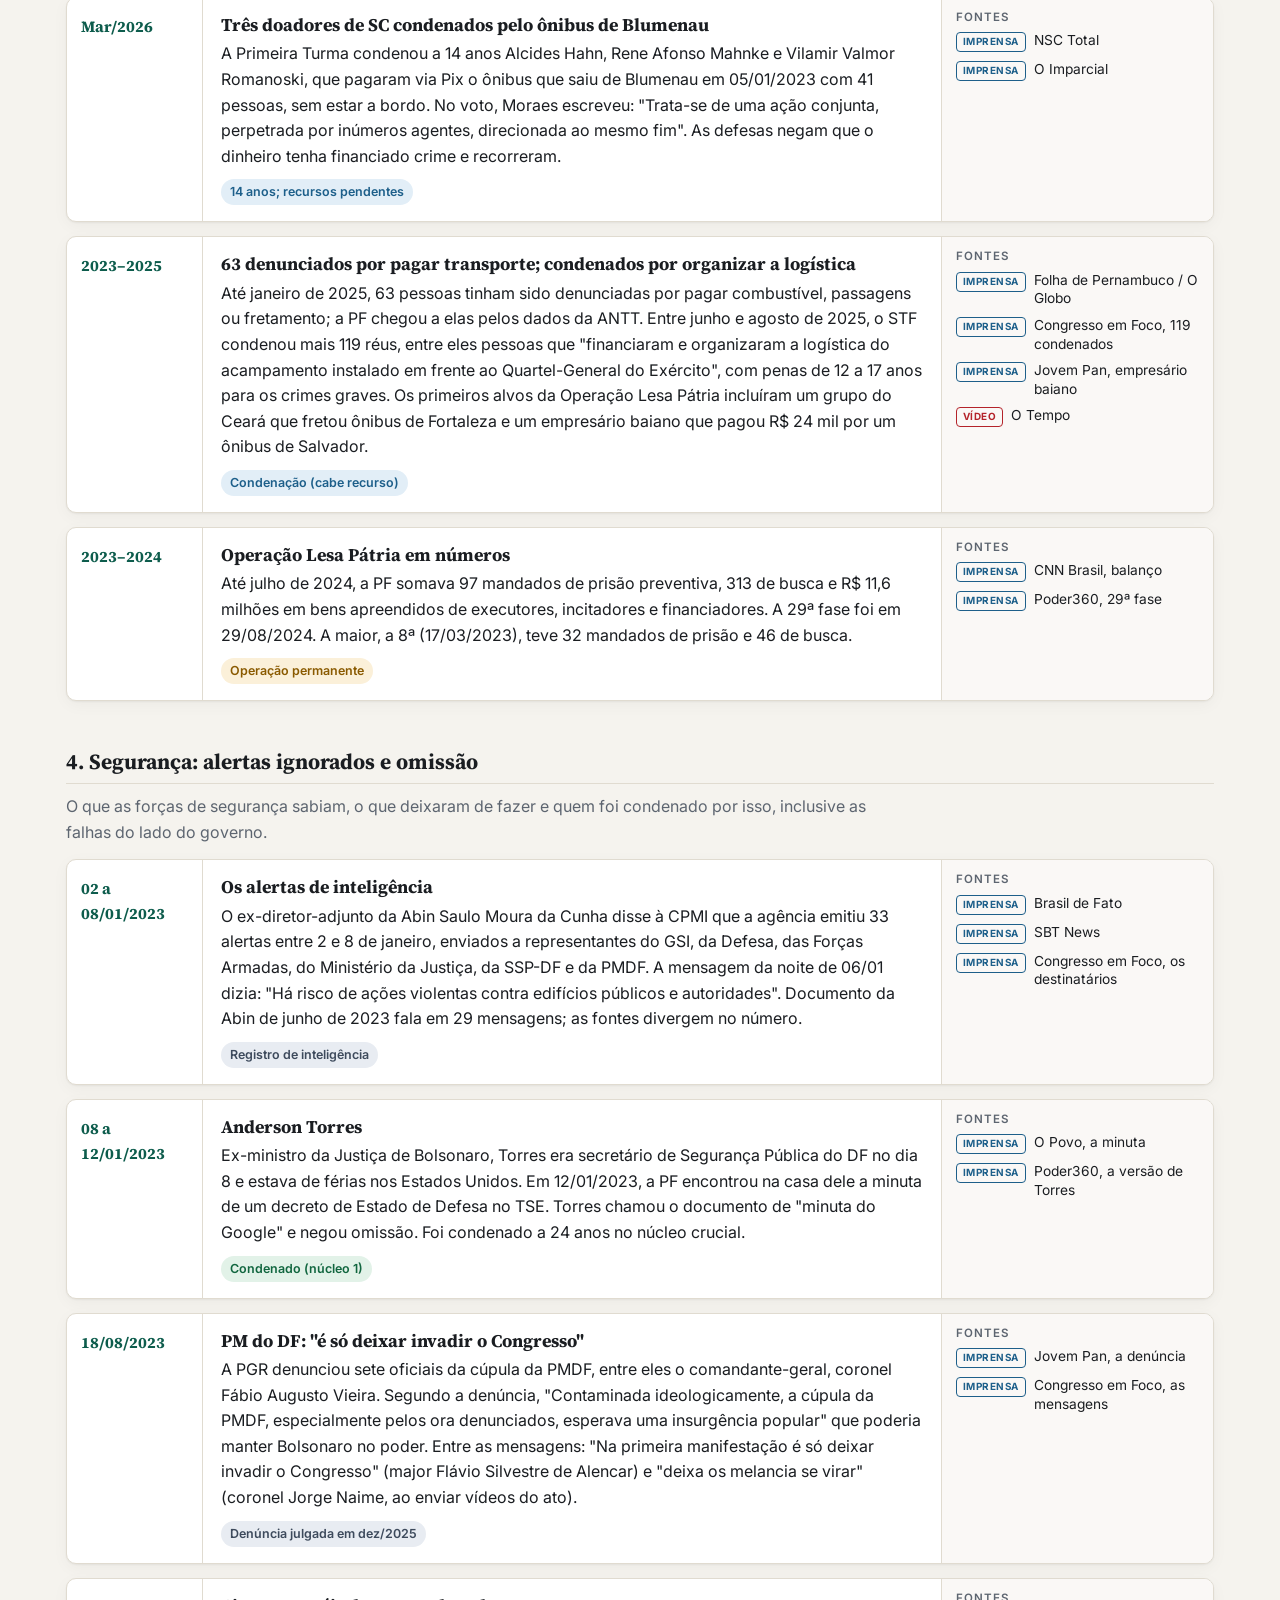
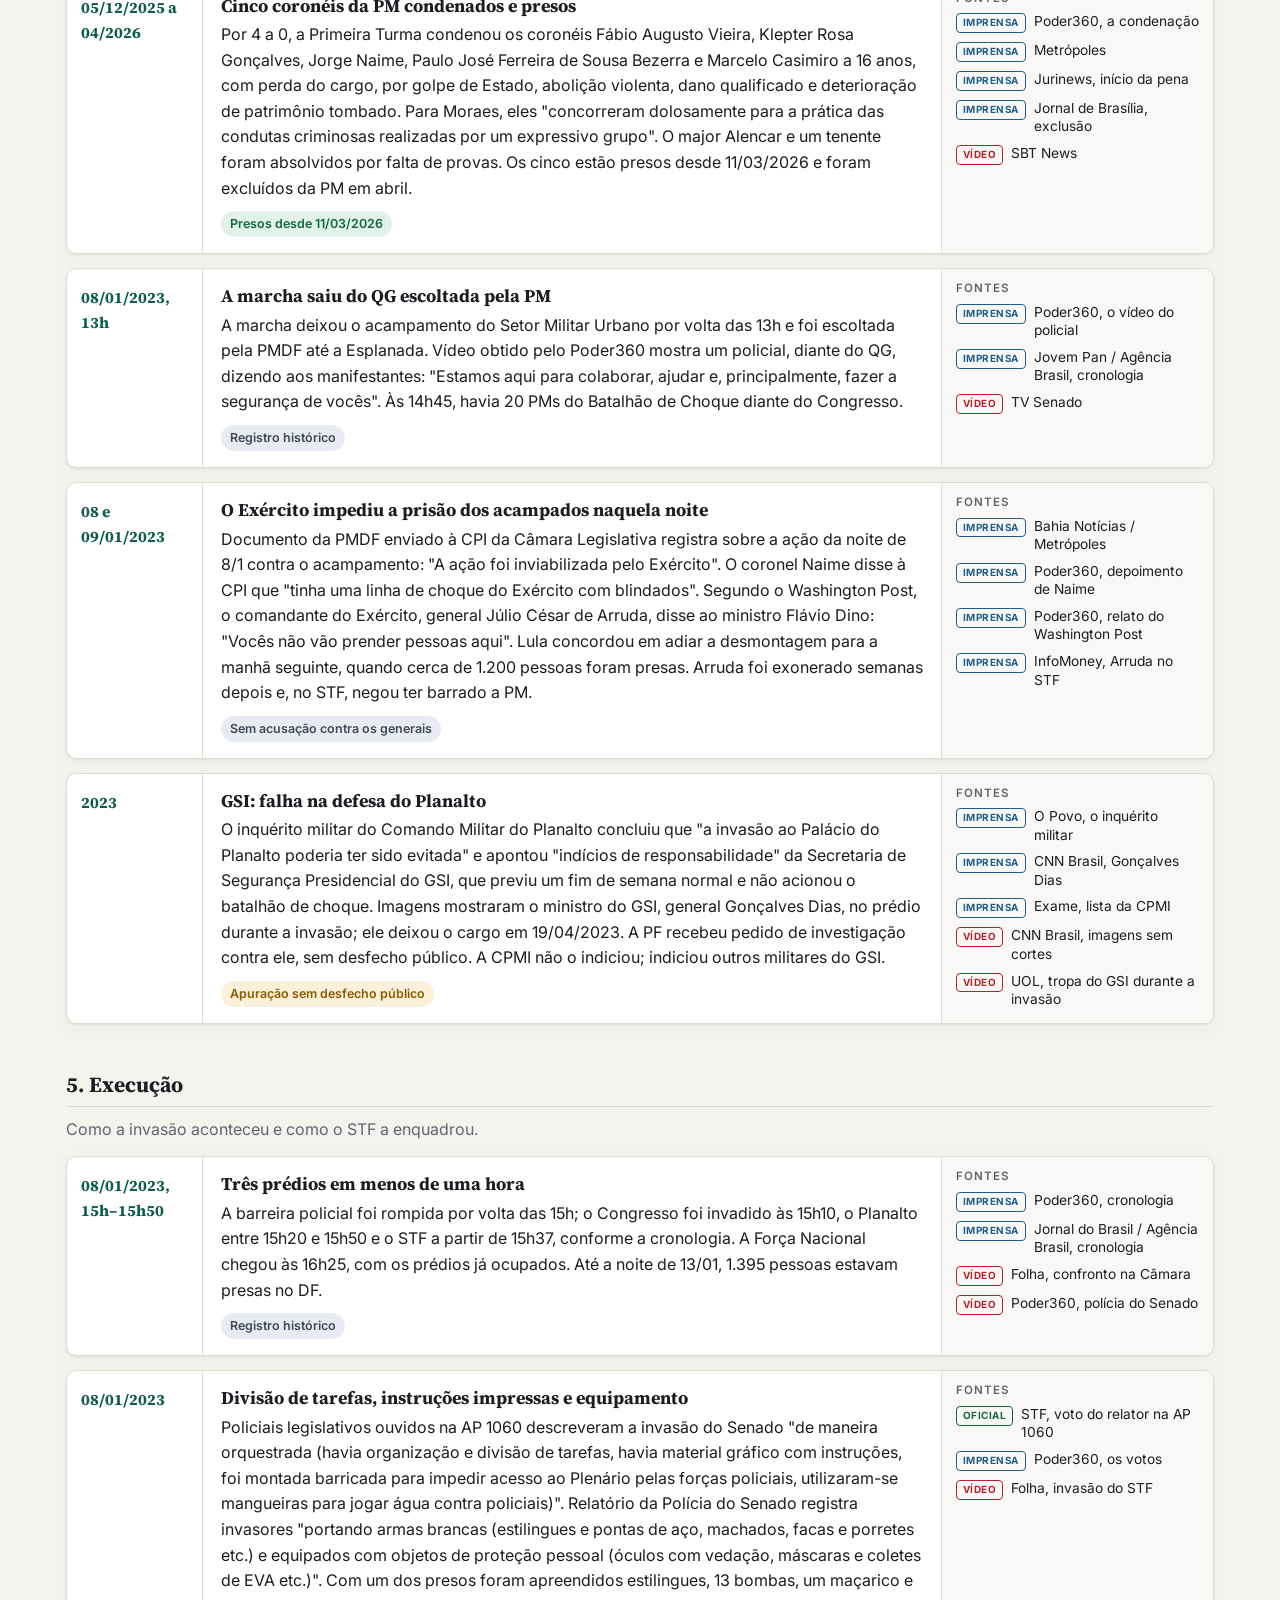
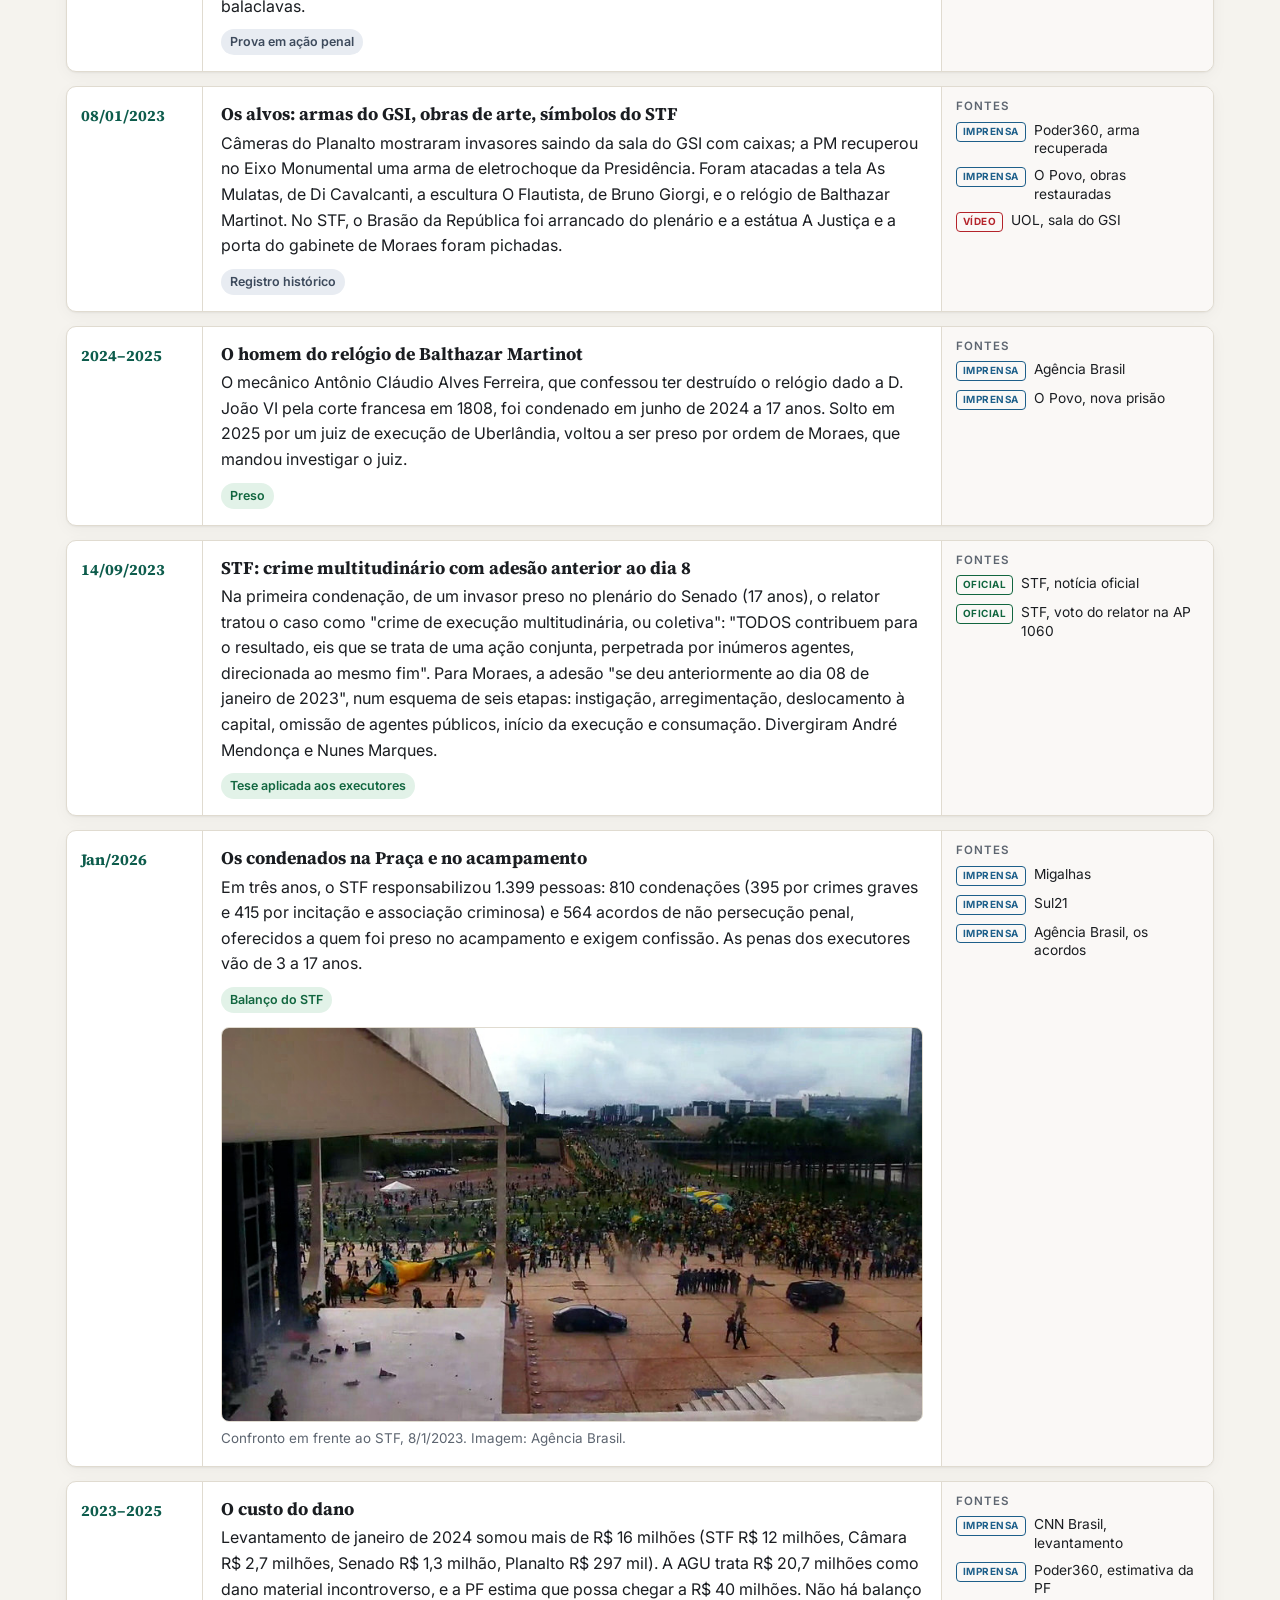
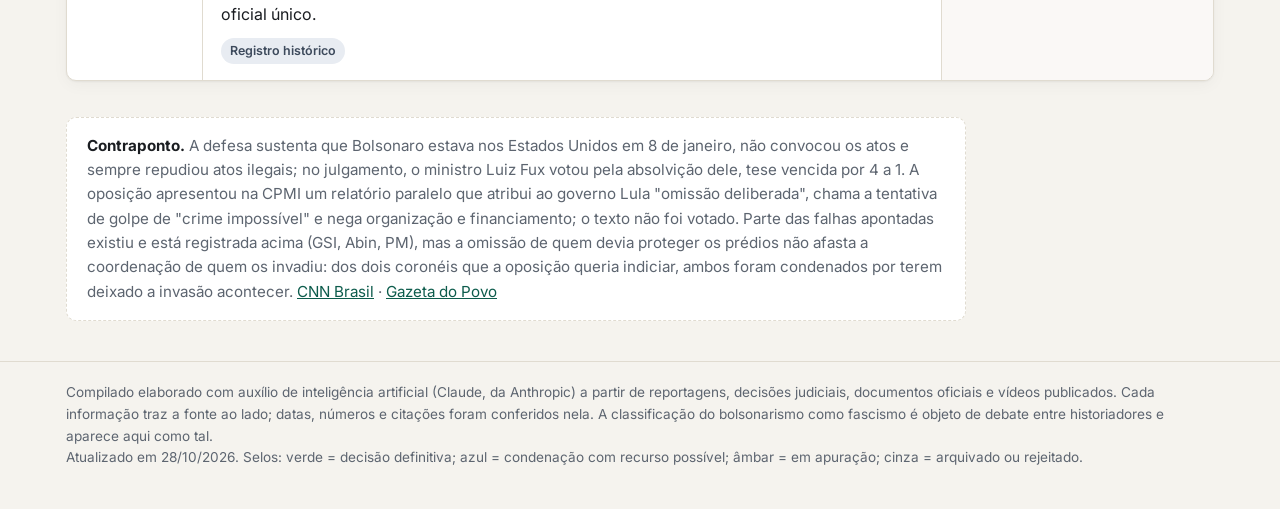
==== commit 1c81cbca: "Amplia o 8 de janeiro: convocação, logística, omissão e execução Co-Authored-By: Claude Opus 5.5 <no" ====
--- a/8-de-janeiro.html
+++ b/8-de-janeiro.html
@@ -12,25 +12,81 @@
 </head><body>
 <header class="top"><div class="wrap"><a class="brand" href="index.html">Bolsonarismo documentado</a>
 <nav class="pages"><a href="index.html">Painel</a><a href="cronologia.html">Cronologia</a><a href="8-de-janeiro.html" class=on>8 de janeiro</a><a href="atos-de-odio.html">Atos de ódio</a><a href="paralelos.html">Paralelos históricos</a><a href="nordeste.html">Nordeste e Senado</a><a href="corrupcao.html">Corrupção</a><a href="economia.html">Mercado e Constituição</a><a href="mensagens.html">Mensagens enviadas</a></nav><button class="themebtn" title="Alternar tema claro/escuro">◐</button></div></header>
-<main class="wrap"><section class="hero"><h1>8 de janeiro: havia liderança?</h1><p class="sub">A tese de que o 8 de janeiro foi uma multidão sem comando confrontada com o que a investigação e o STF estabeleceram, camada por camada.</p><div class="aviso">Compilado elaborado com auxílio de inteligência artificial (Claude, da Anthropic) a partir de reportagens, decisões judiciais, documentos oficiais e vídeos publicados. Cada informação traz a fonte ao lado; datas, números e citações foram conferidos nela. A classificação do bolsonarismo como fascismo é objeto de debate entre historiadores e aparece aqui como tal.</div></section><div class="answer"><h2>Resposta curta</h2>Havia liderança, e quem afirma isso é a Justiça, em decisão definitiva. Em 11/09/2025, o STF condenou Bolsonaro como líder de uma organização criminosa armada e incluiu na pena os crimes de <b>dano qualificado</b> e <b>deterioração de patrimônio tombado</b>, que correspondem à destruição de 8 de janeiro. Os condenados respondem solidariamente por R$ 30 milhões de reparação pelos prédios dos Três Poderes. Se a depredação não tivesse comando, não haveria como atribuí-la a quem não estava na Praça.</div><h2 class="sec">A cadeia, do comando à execução</h2><div class="items"><article class="item"><div class="when">18/02/2025</div>
-<div class="body"><h3>Comando: a denúncia da PGR</h3><p>O procurador-geral Paulo Gonet denunciou Bolsonaro e mais 33 pessoas. Segundo a denúncia, "a organização tinha por líderes o próprio presidente da República e o seu candidato a vice-presidente, general Braga Netto". A organização teria existido de 29/06/2021 a 08/01/2023, e o grupo é responsabilizado pelos atos de vandalismo do 8 de janeiro.</p><span class="status s-def">Denúncia recebida e julgada</span></div>
-<aside class="src"><h4>Fontes</h4><ul><li><a href="https://www.jornalopcao.com.br/ultimas-noticias/denuncia-da-pgr-coloca-bolsonaro-como-lider-da-trama-golpista-que-teve-inicio-ainda-em-2021-681666/" target="_blank" rel="noopener"><span class="tag src-r">Imprensa</span><span class="t">Jornal Opção</span></a></li><li><a href="https://www.cnnbrasil.com.br/politica/pgr-denuncia-bolsonaro/" target="_blank" rel="noopener"><span class="tag src-r">Imprensa</span><span class="t">CNN Brasil</span></a></li><li><a href="https://www.youtube.com/watch?v=VsMnm6yIsJA" target="_blank" rel="noopener"><span class="tag src-v">Vídeo</span><span class="t">Meio: PGR aponta Bolsonaro como chefe</span></a></li><li><a href="https://www.youtube.com/watch?v=vRtyDZxPXAo" target="_blank" rel="noopener"><span class="tag src-v">Vídeo</span><span class="t">VEJA: Gonet, &quot;organização criminosa documentou o golpe&quot;</span></a></li></ul></aside></article><article class="item"><div class="when">11/09/2025</div>
-<div class="body"><h3>Comando: o núcleo crucial condenado</h3><p>Por 4 a 1, a Primeira Turma do STF condenou oito réus, entre eles pelos danos do 8 de janeiro: Jair Bolsonaro (27 anos e 3 meses), Walter Braga Netto (26), Almir Garnier e Anderson Torres (24 cada), Augusto Heleno (21), Paulo Sérgio Nogueira (19) e Alexandre Ramagem (16). Mauro Cid, delator, recebeu pena reduzida. As penas somam mais de 159 anos.</p><span class="status s-def">Trânsito em julgado em 25/11/2025</span></div>
+<main class="wrap"><section class="hero"><h1>8 de janeiro: havia liderança?</h1><p class="sub">A tese de que o 8 de janeiro foi uma multidão sem comando confrontada com o que a investigação e o STF estabeleceram, camada por camada.</p><div class="aviso">Compilado elaborado com auxílio de inteligência artificial (Claude, da Anthropic) a partir de reportagens, decisões judiciais, documentos oficiais e vídeos publicados. Cada informação traz a fonte ao lado; datas, números e citações foram conferidos nela. A classificação do bolsonarismo como fascismo é objeto de debate entre historiadores e aparece aqui como tal.</div></section><div class="answer"><h2>Resposta curta</h2>Havia liderança, e quem afirma isso é a Justiça, em decisão definitiva. Em 11/09/2025, o STF condenou Bolsonaro como líder de uma organização criminosa armada e incluiu na pena os crimes de <b>dano qualificado</b> e <b>deterioração de patrimônio tombado</b>, que correspondem à destruição de 8 de janeiro. Os condenados respondem solidariamente por R$ 30 milhões de reparação. Se a depredação não tivesse comando, não haveria como atribuí-la a quem não estava na Praça. Abaixo dele, o STF condenou o núcleo que gerenciava as ações, a cúpula da PM do DF que deixou a invasão acontecer, financiadores dos ônibus e a organizadora que anunciou, três dias antes, que iam "sitiar Brasília".</div><div class="box sinais"><h3>Espontâneo ou coordenado? O que os autos mostram</h3><ol><li><a href="#convocacao">Data e alvo marcados antes</a>: em 04/01, áudio num grupo de 29 mil membros mandava ir "pra frente do Congresso, pra frente do STF"; em 05/01, live no QG anunciava "sitiar Brasília".</li><li><a href="#convocacao">Linguagem cifrada</a>: o convite circulou como "Festa da Selma". Multidão espontânea não precisa de código.</li><li><a href="#logistica">Transporte contratado</a>: a ANTT registrou 133 ônibus e 5.021 passageiros até a manhã do dia 8; a Abin apontou contratantes pulverizados e possíveis laranjas.</li><li><a href="#logistica">Base fixa por 69 dias</a>: o acampamento do QG tinha tendas, banheiros químicos, comida e som pagos por terceiros, e a PGR o descreveu como estrutura para garantir a permanência de quem defendia a tomada do poder.</li><li><a href="#comando">Objetivo comum</a>: segundo a PF, as ações violentas do 8/1 buscavam "cooptar a adesão das Forças Armadas para consumar o Golpe de Estado"; segundo Moraes, os acampados ouviram que deveriam ficar no Congresso até ser convocada uma GLO.</li><li><a href="#seguranca">Omissão combinada</a>: oficiais da PM do DF trocaram mensagens como "Na primeira manifestação é só deixar invadir o Congresso"; cinco coronéis foram condenados e presos.</li><li><a href="#execucao">Execução com divisão de tarefas</a>: policiais do Senado relataram material gráfico com instruções, barricada, grupos e equipamentos de proteção; três prédios foram invadidos em menos de uma hora.</li><li><a href="#comando">Comando político condenado</a>: o STF condenou os líderes pelos danos do dia 8 e listou os ataques como o 12º de 13 atos executórios da organização.</li></ol></div><h2 class="sec" id="comando">1. Comando político</h2><p class="intro">Quem a PGR, a PF e o STF apontam como líderes, e o que disseram sobre o papel do 8 de janeiro no plano.</p><div class="items"><article class="item"><div class="when">18/02/2025</div>
+<div class="body"><h3>A denúncia da PGR: líderes, fomento e facilitação</h3><p>O procurador-geral Paulo Gonet denunciou Bolsonaro e mais 33 pessoas. Segundo a denúncia, "a organização tinha por líderes o próprio presidente da República e o seu candidato a vice-presidente, general Braga Netto", e existiu de 29/06/2021 a 08/01/2023. A peça afirma que "a organização incentivou a mobilização do grupo de pessoas em frente ao Quartel General do Exército em Brasília" e que o 8 de janeiro "foi não apenas fomentado, mas também facilitado pelos denunciados", como "última esperança" do grupo.</p><span class="status s-def">Denúncia recebida e julgada</span></div>
+<aside class="src"><h4>Fontes</h4><ul><li><a href="https://www.jornalopcao.com.br/ultimas-noticias/denuncia-da-pgr-coloca-bolsonaro-como-lider-da-trama-golpista-que-teve-inicio-ainda-em-2021-681666/" target="_blank" rel="noopener"><span class="tag src-r">Imprensa</span><span class="t">Jornal Opção</span></a></li><li><a href="https://www.cartacapital.com.br/?p=491690" target="_blank" rel="noopener"><span class="tag src-r">Imprensa</span><span class="t">CartaCapital, fomento e facilitação</span></a></li><li><a href="https://www.cnnbrasil.com.br/politica/pgr-denuncia-bolsonaro/" target="_blank" rel="noopener"><span class="tag src-r">Imprensa</span><span class="t">CNN Brasil</span></a></li><li><a href="https://www.youtube.com/watch?v=VsMnm6yIsJA" target="_blank" rel="noopener"><span class="tag src-v">Vídeo</span><span class="t">Meio: PGR aponta Bolsonaro como chefe</span></a></li><li><a href="https://www.youtube.com/watch?v=vRtyDZxPXAo" target="_blank" rel="noopener"><span class="tag src-v">Vídeo</span><span class="t">VEJA: Gonet, &quot;organização criminosa documentou o golpe&quot;</span></a></li></ul></aside></article><article class="item"><div class="when">26/11/2024</div>
+<div class="body"><h3>Relatório da PF: o elo entre a Presidência e os acampados</h3><p>O relatório final da PF sobre a trama golpista afirma que a Presidência criou um "vínculo com os manifestantes golpistas" acampados diante dos quartéis em Brasília, por meio do general Mário Fernandes, então secretário-executivo da Secretaria-Geral, que teria dado apoio material e financeiro à permanência deles. Segundo a PF, esse quadro levou a ações violentas, "principalmente no dia 8 de janeiro de 2023", com o objetivo de "cooptar a adesão das Forças Armadas para consumar o Golpe de Estado".</p><span class="status s-def">Mário Fernandes condenado a 26 anos e 6 meses</span></div>
+<aside class="src"><h4>Fontes</h4><ul><li><a href="https://www.poder360.com.br/poder-justica/golpe-seria-em-15-de-dezembro-mas-falta-de-apoio-impediu-acao/" target="_blank" rel="noopener"><span class="tag src-r">Imprensa</span><span class="t">Poder360</span></a></li><li><a href="https://www.congressoemfoco.com.br/noticia/114953/stf-condena-cinco-de-seis-reus-do-nucleo-2-da-acao-penal-do-golpe" target="_blank" rel="noopener"><span class="tag src-r">Imprensa</span><span class="t">Congresso em Foco, núcleo 2</span></a></li></ul></aside></article><article class="item"><div class="when">2022–2025</div>
+<div class="body"><h3>Delação de Mauro Cid: Braga Netto como ponte com os acampados</h3><p>Segundo O Globo, Cid disse à PF que Braga Netto mantinha Bolsonaro informado sobre as manifestações e servia de ponte com os acampados. Em novembro de 2022, o general gravou para eles um vídeo: "Vocês não percam a fé, tá bom?!". No interrogatório no STF, em 09/06/2025, Cid atribuiu a Bolsonaro a frase "não fui eu que chamei eles aqui, não sou eu que vou mandar embora", disse que ele não mobilizou os acampamentos nem agiu para desestimulá-los e negou ter tido informação antecipada sobre o dia 8.</p><span class="status s-hist">Relato de delator</span></div>
+<aside class="src"><h4>Fontes</h4><ul><li><a href="https://congressoemfoco.com.br/noticia/9083/pf-investiga-se-braga-netto-era-o-elo-entre-bolsonaro-e-golpistas-diz-jornal" target="_blank" rel="noopener"><span class="tag src-r">Imprensa</span><span class="t">Congresso em Foco</span></a></li><li><a href="https://www.folhape.com.br/politica/trama-golpista-defesas-tentam-apontar-contradicoes-na-delacao-de/417001/" target="_blank" rel="noopener"><span class="tag src-r">Imprensa</span><span class="t">Folha de Pernambuco / O Globo, interrogatório</span></a></li></ul></aside></article><article class="item"><div class="when">09/09/2025</div>
+<div class="body"><h3>Voto de Moraes: o 8/1 como 12º ato executório</h3><p>No julgamento do núcleo crucial, Moraes listou 13 atos executórios da organização criminosa, das lives contra as urnas ao "gabinete de crise"; os ataques de 8 de janeiro são o 12º. Sobre os acampamentos, citou "Carnes, comidas chegando em acampamentos ilegais na frente dos quartéis" e afirmou: "Nós estamos falando dessas pessoas que depois foram coordenadas no dia 8 de Janeiro para tentativa de golpe", "o reflexo final de toda essa organização criminosa".</p><span class="status s-def">Decisão definitiva</span></div>
+<aside class="src"><h4>Fontes</h4><ul><li><a href="https://agenciabrasil.ebc.com.br/justica/noticia/2025-09/moraes-enumera-13-atos-executorios-para-condenacao-de-bolsonaro" target="_blank" rel="noopener"><span class="tag src-r">Imprensa</span><span class="t">Agência Brasil, os 13 atos</span></a></li><li><a href="https://www.cnnbrasil.com.br/politica/moraes-voto-julgamento-bolsonaro/" target="_blank" rel="noopener"><span class="tag src-r">Imprensa</span><span class="t">CNN Brasil, as falas do voto</span></a></li></ul></aside></article><article class="item"><div class="when">11/09/2025</div>
+<div class="body"><h3>O núcleo crucial condenado, inclusive pelos danos do dia 8</h3><p>Por 4 a 1, a Primeira Turma do STF condenou Jair Bolsonaro (27 anos e 3 meses), Walter Braga Netto (26), Almir Garnier e Anderson Torres (24 cada), Augusto Heleno (21), Paulo Sérgio Nogueira (19) e Alexandre Ramagem (16), entre outros crimes, por dano qualificado e deterioração de patrimônio tombado. Mauro Cid, delator, recebeu 2 anos em regime aberto. As penas somam mais de 159 anos.</p><span class="status s-def">Trânsito em julgado em 25/11/2025</span></div>
 <aside class="src"><h4>Fontes</h4><ul><li><a href="https://atarde.com.br/politica/stf-conclui-julgamento-historico-e-condena-bolsonaro-a-27-anos-e-3-meses-1350547" target="_blank" rel="noopener"><span class="tag src-r">Imprensa</span><span class="t">A Tarde</span></a></li><li><a href="https://www.cnnbrasil.com.br/politica/stf-pena-jair-bolsonaro/" target="_blank" rel="noopener"><span class="tag src-r">Imprensa</span><span class="t">CNN Brasil</span></a></li><li><a href="https://www.youtube.com/watch?v=2c__R71HpTM" target="_blank" rel="noopener"><span class="tag src-v">Vídeo</span><span class="t">UOL</span></a></li></ul></aside></article><article class="item"><div class="when">16/12/2025</div>
-<div class="body"><h3>Gerência: o núcleo 2 condenado</h3><p>A Primeira Turma condenou cinco dos seis réus do núcleo que, segundo a acusação, gerenciava as ações, entre eles Filipe Martins (ex-assessor internacional da Presidência), Silvinei Vasques (ex-diretor da PRF), Marcelo Câmara e o general Mário Fernandes (26 anos e 6 meses), pelos mesmos crimes, incluídos o dano qualificado e a deterioração de patrimônio tombado. Os recursos foram rejeitados em 2026.</p><span class="status s-def">Recursos rejeitados</span></div>
-<aside class="src"><h4>Fontes</h4><ul><li><a href="https://www.diariodepernambuco.com.br/trama-golpista-por-unanimidade-stf-condena-cinco-reus-e-absolve-um.html" target="_blank" rel="noopener"><span class="tag src-r">Imprensa</span><span class="t">Diário de Pernambuco</span></a></li><li><a href="https://oantagonista.com.br/brasil/stf-rejeita-recursos-e-mantem-condenacao-de-reus-do-nucleo-2-da-trama-golpista/" target="_blank" rel="noopener"><span class="tag src-r">Imprensa</span><span class="t">O Antagonista, recursos rejeitados</span></a></li></ul></aside></article><article class="item"><div class="when">08 a 12/01/2023</div>
-<div class="body"><h3>Segurança pública: Anderson Torres</h3><p>Ex-ministro da Justiça de Bolsonaro, Torres era secretário de Segurança Pública do DF no dia 8 e estava de férias nos Estados Unidos. Em 12/01/2023, a PF encontrou na casa dele a minuta de um decreto de Estado de Defesa no TSE, que segundo a reportagem seria entregue a Bolsonaro. Torres chamou o documento de "minuta do Google" e negou omissão. Foi condenado a 24 anos no núcleo crucial.</p><span class="status s-def">Condenado (núcleo 1)</span></div>
-<aside class="src"><h4>Fontes</h4><ul><li><a href="https://www.opovo.com.br/noticias/politica/2023/01/12/amp/ex-ministro-diz-que-minuta-para-decreto-de-golpe-estava-em-pilha-de-descarte-para-ser-triturado.html" target="_blank" rel="noopener"><span class="tag src-r">Imprensa</span><span class="t">O Povo, a minuta</span></a></li><li><a href="https://www.poder360.com.br/poder-justica/torres-nega-que-documento-encontrado-na-sua-casa-fosse-minuta-do-golpe/" target="_blank" rel="noopener"><span class="tag src-r">Imprensa</span><span class="t">Poder360, a versão de Torres</span></a></li></ul></aside></article><article class="item"><div class="when">Jan/2023</div>
-<div class="body"><h3>Mobilização: a &quot;Festa da Selma&quot;</h3><p>Segundo a PF, o código "Festa da Selma" foi usado em grupos de Telegram e WhatsApp para convidar pessoas, organizar o transporte até Brasília e repassar instruções para invadir prédios públicos. As mensagens recomendavam não levar idosos e crianças, preparar-se para enfrentar a polícia, ocupar o Congresso e derrubar o governo. Influenciadores, um pastor e uma cantora gospel foram alvo da Operação Lesa Pátria.</p><span class="status s-proc">Operação Lesa Pátria</span></div>
-<aside class="src"><h4>Fontes</h4><ul><li><a href="https://www.folhape.com.br/politica/entenda-expressao-usada-em-grupos-de-whatsapp-para-convocar-golpistas/286637/" target="_blank" rel="noopener"><span class="tag src-r">Imprensa</span><span class="t">Folha de Pernambuco</span></a></li><li><a href="https://www.folhape.com.br/politica/8-de-janeiro-pf-cumpre-10-mandados-de-prisao-em-nova-fase-da-operacao/286629/" target="_blank" rel="noopener"><span class="tag src-r">Imprensa</span><span class="t">Folha de Pernambuco, a operação</span></a></li><li><a href="https://agencialupa.substack.com/p/13694144_lente-77" target="_blank" rel="noopener"><span class="tag src-r">Imprensa</span><span class="t">Agência Lupa</span></a></li></ul></aside></article><article class="item"><div class="when">2023–2024</div>
-<div class="body"><h3>Financiamento: os ônibus</h3><p>A Operação Lesa Pátria apontou financiadores das caravanas: um grupo do Ceará que fretou ônibus de Fortaleza para Brasília e um empresário baiano preso por pagar R$ 24 mil por um ônibus de Salvador. O STF determinou o bloqueio de bens dos investigados.</p><span class="status s-proc">Em apuração</span></div>
-<aside class="src"><h4>Fontes</h4><ul><li><a href="https://jovempan.com.br/noticias/brasil/empresario-preso-em-operacao-da-pf-financiou-onibus-para-atos-do-8-de-janeiro-e-deixou-digital-no-congresso.html" target="_blank" rel="noopener"><span class="tag src-r">Imprensa</span><span class="t">Jovem Pan</span></a></li><li><a href="https://sbtnews.sbt.com.br/noticia/brasil/pf-mira-financiadores-do-8-de-janeiro-em-cinco-estados-na-27-fase-da-lesa-patria" target="_blank" rel="noopener"><span class="tag src-r">Imprensa</span><span class="t">SBT News</span></a></li><li><a href="https://legis.senado.leg.br/sdleg-getter/documento?dm=9454260" target="_blank" rel="noopener"><span class="tag src-o">Oficial</span><span class="t">Documento do Senado (CPMI)</span></a></li></ul></aside></article><article class="item"><div class="when">10 e 13/01/2023</div>
-<div class="body"><h3>O vídeo depois dos ataques</h3><p>Dois dias depois da invasão, Bolsonaro publicou e apagou um vídeo que questionava o resultado da eleição. A pedido da PGR, Alexandre de Moraes o incluiu, em 13/01/2023, no inquérito sobre a autoria intelectual dos atos. Em dezembro de 2023, o MPF recuperou o vídeo apagado.</p><span class="status s-hist">Registro histórico</span></div>
+<div class="body"><h3>O núcleo de gerência condenado</h3><p>A Primeira Turma condenou cinco dos seis réus do núcleo 2, entre eles Filipe Martins (ex-assessor internacional da Presidência), Silvinei Vasques (ex-diretor da PRF), Marcelo Câmara e o general Mário Fernandes (26 anos e 6 meses), pelos mesmos crimes, incluídos o dano qualificado e a deterioração de patrimônio tombado. Os recursos foram rejeitados em 2026.</p><span class="status s-def">Recursos rejeitados</span></div>
+<aside class="src"><h4>Fontes</h4><ul><li><a href="https://www.diariodepernambuco.com.br/trama-golpista-por-unanimidade-stf-condena-cinco-reus-e-absolve-um.html" target="_blank" rel="noopener"><span class="tag src-r">Imprensa</span><span class="t">Diário de Pernambuco</span></a></li><li><a href="https://oantagonista.com.br/brasil/stf-rejeita-recursos-e-mantem-condenacao-de-reus-do-nucleo-2-da-trama-golpista/" target="_blank" rel="noopener"><span class="tag src-r">Imprensa</span><span class="t">O Antagonista, recursos rejeitados</span></a></li></ul></aside></article><article class="item"><div class="when">10 e 13/01/2023</div>
+<div class="body"><h3>O vídeo depois dos ataques</h3><p>Dois dias depois da invasão, Bolsonaro publicou e apagou um vídeo que questionava o resultado da eleição. A pedido da PGR, Moraes o incluiu, em 13/01/2023, no inquérito sobre a autoria intelectual dos atos. Em dezembro de 2023, o MPF recuperou o vídeo apagado.</p><span class="status s-hist">Registro histórico</span></div>
 <aside class="src"><h4>Fontes</h4><ul><li><a href="https://www.opovo.com.br/noticias/politica/2023/01/13/moraes-inclui-bolsonaro-em-inquerito-sobre-ataques-antidemocraticos.html" target="_blank" rel="noopener"><span class="tag src-r">Imprensa</span><span class="t">O Povo / Agência Brasil</span></a></li></ul></aside></article><article class="item"><div class="when">18/10/2023</div>
-<div class="body"><h3>CPMI do 8 de janeiro</h3><p>A comissão mista do Congresso aprovou, por 20 votos a 11, o relatório da senadora Eliziane Gama, que pede o indiciamento de 61 pessoas e aponta Bolsonaro como "mentor moral e intelectual" dos atos. A oposição acusou a comissão de parcialidade. Indiciamento de CPI é recomendação, não condenação.</p><span class="status s-hist">Relatório aprovado</span></div>
-<aside class="src"><h4>Fontes</h4><ul><li><a href="https://www.camara.leg.br/noticias/1008264-cpmi-do-8-de-janeiro-aprova-relatorio-que-pede-o-indiciamento-de-bolsonaro/" target="_blank" rel="noopener"><span class="tag src-o">Oficial</span><span class="t">Agência Câmara</span></a></li><li><a href="https://www.cnnbrasil.com.br/politica/relatorio-final-da-cpmi-do-8-de-janeiro-e-aprovado/" target="_blank" rel="noopener"><span class="tag src-r">Imprensa</span><span class="t">CNN Brasil</span></a></li><li><a href="https://www.youtube.com/watch?v=cKtEMkR_U20" target="_blank" rel="noopener"><span class="tag src-v">Vídeo</span><span class="t">TV Câmara, a votação</span></a></li></ul></aside></article><article class="item"><div class="when">Jan/2026</div>
-<div class="body"><h3>Execução: os condenados na Praça</h3><p>Em três anos, o STF condenou mais de 800 incitadores e executores: 395 por crimes graves (organização criminosa, golpe de Estado, abolição violenta do Estado Democrático de Direito) e 415 por incitação ao crime e associação criminosa. As penas dos executores vão de 3 a 17 anos.</p><span class="status s-def">Balanço do STF</span><figure><a href="img/07_8jan_stf.jpg" target="_blank"><img src="img/07_8jan_stf.jpg" alt="Confronto em frente ao STF, 8/1/2023. Imagem: Agência Brasil." loading="lazy"></a><figcaption>Confronto em frente ao STF, 8/1/2023. Imagem: Agência Brasil.</figcaption></figure></div>
-<aside class="src"><h4>Fontes</h4><ul><li><a href="https://www.migalhas.com.br/quentes/447475/tres-anos-apos-8-de-janeiro-stf-ja-condenou-mais-de-800-envolvidos" target="_blank" rel="noopener"><span class="tag src-r">Imprensa</span><span class="t">Migalhas</span></a></li><li><a href="https://sul21.com.br/noticias/politica/2026/01/em-tres-anos-stf-condenou-1-399-pessoas-por-atos-golpistas-do-8-de-janeiro-de-2023/" target="_blank" rel="noopener"><span class="tag src-r">Imprensa</span><span class="t">Sul21</span></a></li></ul></aside></article></div><div class="counter"><b>Contraponto.</b> A defesa sustenta que Bolsonaro estava nos Estados Unidos em 8 de janeiro, não convocou os atos e sempre repudiou atos ilegais. No julgamento, o ministro Luiz Fux votou pela absolvição dele. A tese foi vencida por 4 votos a 1, e a condenação transitou em julgado.</div></main><footer><div class="wrap">Compilado elaborado com auxílio de inteligência artificial (Claude, da Anthropic) a partir de reportagens, decisões judiciais, documentos oficiais e vídeos publicados. Cada informação traz a fonte ao lado; datas, números e citações foram conferidos nela. A classificação do bolsonarismo como fascismo é objeto de debate entre historiadores e aparece aqui como tal.<br>Atualizado em 28/10/2026. Selos: verde = decisão definitiva; azul = condenação com recurso possível; âmbar = em apuração; cinza = arquivado ou rejeitado.</div></footer>
+<div class="body"><h3>CPMI do 8 de janeiro</h3><p>A comissão mista do Congresso aprovou, por 20 votos a 11, o relatório da senadora Eliziane Gama, que pede o indiciamento de 61 pessoas e aponta Bolsonaro como "mentor moral e intelectual" dos atos. Indiciamento de CPI é recomendação, não condenação.</p><span class="status s-hist">Relatório aprovado</span></div>
+<aside class="src"><h4>Fontes</h4><ul><li><a href="https://www.camara.leg.br/noticias/1008264-cpmi-do-8-de-janeiro-aprova-relatorio-que-pede-o-indiciamento-de-bolsonaro/" target="_blank" rel="noopener"><span class="tag src-o">Oficial</span><span class="t">Agência Câmara</span></a></li><li><a href="https://www.cnnbrasil.com.br/politica/relatorio-final-da-cpmi-do-8-de-janeiro-e-aprovado/" target="_blank" rel="noopener"><span class="tag src-r">Imprensa</span><span class="t">CNN Brasil</span></a></li><li><a href="https://www.youtube.com/watch?v=cKtEMkR_U20" target="_blank" rel="noopener"><span class="tag src-v">Vídeo</span><span class="t">TV Câmara, a votação</span></a></li></ul></aside></article></div><h2 class="sec" id="convocacao">2. Convocação e objetivo</h2><p class="intro">As mensagens dos dias anteriores, com data, destino e propósito.</p><div class="items"><article class="item"><div class="when">04/01/2023</div>
+<div class="body"><h3>Áudio: &quot;É lá que retomaremos o nosso país&quot;</h3><p>Quatro dias antes da invasão, o grupo de Telegram "Grande Família" (antes "Supremo é o Povo"), com cerca de 29 mil membros, distribuiu um áudio com a legenda "Áudio Importante, Repassem, a Retomada começa agora". Nele, o político paranaense Renato Gasparim diz: "Estamos organizando ônibus para ir para Brasília" e "É lá que retomaremos o nosso país", e indica o destino: "pra frente do Congresso, pra frente do STF". Gasparim confirmou a autoria e alegou que o áudio era de novembro. A reportagem registrou também um post dele: "TOMADA DO CONGRESSO AGORA 08/01/22".</p><span class="status s-hist">Sem denúncia localizada</span></div>
+<aside class="src"><h4>Fontes</h4><ul><li><a href="https://apublica.org/2023/07/grupo-de-30-mil-membros-administrado-por-allan-dos-santos-convocou-atos-de-8-de-janeiro/" target="_blank" rel="noopener"><span class="tag src-r">Imprensa</span><span class="t">Agência Pública</span></a></li></ul></aside></article><article class="item"><div class="when">Jan/2023</div>
+<div class="body"><h3>O código &quot;Festa da Selma&quot;</h3><p>Segundo a PF, o código foi usado em grupos de Telegram e WhatsApp para convidar pessoas, organizar o transporte até Brasília e repassar instruções para invadir prédios públicos. As mensagens recomendavam não levar idosos e crianças, preparar-se para enfrentar a polícia, ocupar o Congresso e derrubar o governo. Um influenciador paraibano que difundiu o código num grupo de mais de 13 mil inscritos foi preso em 2023 e é réu no STF; um pastor de Blumenau ligado ao grupo foi preso e solto com tornozeleira.</p><span class="status s-proc">Réus sem julgamento</span></div>
+<aside class="src"><h4>Fontes</h4><ul><li><a href="https://www.folhape.com.br/politica/entenda-expressao-usada-em-grupos-de-whatsapp-para-convocar-golpistas/286637/" target="_blank" rel="noopener"><span class="tag src-r">Imprensa</span><span class="t">Folha de Pernambuco, o código</span></a></li><li><a href="https://auniao.pb.gov.br/noticias/caderno_politicas/pf-prende-influenciador-digital-na-pb" target="_blank" rel="noopener"><span class="tag src-r">Imprensa</span><span class="t">A União (PB), prisão do influenciador</span></a></li><li><a href="https://jornaldaparaiba.com.br/politica/conversa-politica/reu-stf-8-de-janeiro-ex-secretario-de-bayeux-candidato-camara" target="_blank" rel="noopener"><span class="tag src-r">Imprensa</span><span class="t">Jornal da Paraíba, réu no STF (2026)</span></a></li><li><a href="https://www.youtube.com/watch?v=r6A2lKVVUCE" target="_blank" rel="noopener"><span class="tag src-v">Vídeo</span><span class="t">UOL</span></a></li><li><a href="https://www.youtube.com/watch?v=iatOjkgWBF8" target="_blank" rel="noopener"><span class="tag src-v">Vídeo</span><span class="t">Folha Vitória</span></a></li></ul></aside></article><article class="item"><div class="when">05/01/2023</div>
+<div class="body"><h3>&quot;Nós vamos sitiar Brasília&quot;</h3><p>Em live no acampamento do QG, três dias antes dos ataques, Ana Priscila Azevedo disse: "Nós vamos colapsar o sistema, nós vamos sitiar Brasília, nós vamos tomar o poder de assalto, o poder que nos pertence". A PF a apontou como uma das organizadoras; segundo a denúncia, liderava o movimento intervencionista "Pé na Porta", recebia doações e convocava por Telegram e WhatsApp. Foi condenada por unanimidade pela Primeira Turma a 17 anos (AP 2442) e, em outubro de 2026, seguia presa.</p><span class="status s-cond">Condenada a 17 anos; presa</span></div>
+<aside class="src"><h4>Fontes</h4><ul><li><a href="https://istoedinheiro.com.br/extremista-que-antecipou-atos-de-golpismo-e-presa-pela-pf" target="_blank" rel="noopener"><span class="tag src-r">Imprensa</span><span class="t">IstoÉ Dinheiro</span></a></li><li><a href="https://www.opovo.com.br/noticias/politica/2023/01/12/quem-e-ana-priscila-azevedo-presa-por-organizar-atos-terroristas-em-brasilia.html" target="_blank" rel="noopener"><span class="tag src-r">Imprensa</span><span class="t">O Povo, quem é</span></a></li><li><a href="https://www.lex.com.br/stf-condena-mais-sete-reus-pelos-atos-antidemocraticos-de-8-1/" target="_blank" rel="noopener"><span class="tag src-r">Imprensa</span><span class="t">Lex, a condenação</span></a></li><li><a href="https://www.youtube.com/watch?v=ZFx0kLgPqkY" target="_blank" rel="noopener"><span class="tag src-v">Vídeo</span><span class="t">Metrópoles</span></a></li></ul></aside></article><article class="item"><div class="when">06/01/2023</div>
+<div class="body"><h3>Inteligência do DF: CACs convocados para &quot;sitiar Brasília&quot;</h3><p>Relatório de inteligência da Secretaria de Segurança do DF de 06/01/2023, citado pelo MPF e transcrito no voto do relator da primeira ação penal (AP 1060), indicava que colecionadores, atiradores e caçadores (CACs) estavam sendo convocados para "sitiar Brasília" no dia 8 e que havia mobilização pela presença de "adultos em boa condição física".</p><span class="status s-hist">Prova em ação penal</span></div>
+<aside class="src"><h4>Fontes</h4><ul><li><a href="https://static.poder360.com.br/2023/09/voto-moraes-ap-1060.pdf" target="_blank" rel="noopener"><span class="tag src-o">Oficial</span><span class="t">STF, voto do relator na AP 1060, p. 23</span></a></li></ul></aside></article><article class="item"><div class="when">Nov/2022–jan/2023</div>
+<div class="body"><h3>Palestras no acampamento: invadir e esperar uma GLO</h3><p>Segundo o relator, testemunhas e réus contaram que nos acampamentos, inclusive no de Brasília, houve palestras nas quais "se dizia que eles deveriam invadir os prédios" e "ficar, principalmente no Congresso Nacional, até que fosse convocada uma GLO". Para Moraes, "o movimento seria o de fazer com que as Forças Armadas aderissem àquele golpe"; ele ressalvou que as Forças Armadas, como instituição, não flertaram com essa possibilidade.</p><span class="status s-hist">Declaração do relator</span></div>
+<aside class="src"><h4>Fontes</h4><ul><li><a href="https://www.cnnbrasil.com.br/politica/acampados-em-quarteis-tiveram-palestras-sobre-invasao-de-poderes-e-plano-de-golpe-diz-moraes-a-cnn/" target="_blank" rel="noopener"><span class="tag src-r">Imprensa</span><span class="t">CNN Brasil</span></a></li><li><a href="https://conjur.com.br/2024-jan-04/moraes-diz-que-plano-de-manifestantes-do-8-1-incluia-prende-lo-e-enforca-lo/" target="_blank" rel="noopener"><span class="tag src-r">Imprensa</span><span class="t">ConJur</span></a></li><li><a href="https://www.youtube.com/watch?v=UBcyfk2lkQs" target="_blank" rel="noopener"><span class="tag src-v">Vídeo</span><span class="t">CNN Brasil</span></a></li></ul></aside></article><article class="item"><div class="when">2025</div>
+<div class="body"><h3>Léo Índio, frequentador do acampamento, vira réu</h3><p>A PGR denunciou Leonardo Rodrigues de Jesus, o Léo Índio, primo dos filhos de Bolsonaro, por cinco crimes ligados ao 8/1. Segundo a denúncia, ele frequentava o acampamento do QG e postou fotos no alto do Congresso e perto do STF durante a invasão. A Primeira Turma recebeu a denúncia por unanimidade em 28/02/2025; em março, a defesa informou que ele estava na Argentina, onde pediu asilo. A defesa nega crime.</p><span class="status s-proc">Réu, fora do país</span></div>
+<aside class="src"><h4>Fontes</h4><ul><li><a href="https://agenciabrasil.ebc.com.br/justica/noticia/2025-02/moraes-vota-por-tornar-leo-indio-reu-pelo-8-de-janeiro" target="_blank" rel="noopener"><span class="tag src-r">Imprensa</span><span class="t">Agência Brasil</span></a></li><li><a href="https://congressoemfoco.com.br/noticia/107328/defesa-de-leo-indio-confirma-que-ele-esta-na-argentina" target="_blank" rel="noopener"><span class="tag src-r">Imprensa</span><span class="t">Congresso em Foco</span></a></li></ul></aside></article><article class="item"><div class="when">29/06/2026</div>
+<div class="body"><h3>Inquéritos de deputados por incitação arquivados</h3><p>A pedido da PGR, Moraes arquivou os inquéritos contra os deputados André Fernandes (PL-CE) e Silvia Waiãpi (PL-AP). Fernandes anunciara presença no "primeiro ato contra o governo Lula"; a PGR considerou "impossível medir o nível de influência" das postagens dele. A postagem de Waiãpi foi feita depois do início dos ataques. O inquérito de Clarissa Tércio já havia sido arquivado pelo mesmo motivo.</p><span class="status s-arq">Arquivado a pedido da PGR</span></div>
+<aside class="src"><h4>Fontes</h4><ul><li><a href="https://www.diariodepernambuco.com.br/politica/2026/06/11717706-moraes-arquiva-investigacoes-contra-parlamentares-bolsonaristas-por-incitacao-ao-8-de-janeiro.html" target="_blank" rel="noopener"><span class="tag src-r">Imprensa</span><span class="t">Diario de Pernambuco / Estadão Conteúdo</span></a></li><li><a href="https://jovempan.com.br/politica/inquerito-contra-clarissa-tercio-por-atos-de-8-1-e-arquivado-pelo-stf-a-pedido-da-pgr/" target="_blank" rel="noopener"><span class="tag src-r">Imprensa</span><span class="t">Jovem Pan, Clarissa Tércio</span></a></li></ul></aside></article></div><h2 class="sec" id="logistica">3. Logística e financiamento</h2><p class="intro">Ônibus contratados, acampamento custeado e quem pagou.</p><div class="items"><article class="item"><div class="when">06 a 08/01/2023</div>
+<div class="body"><h3>ANTT: de 23 para 133 ônibus em três dias</h3><p>Documentos da PMDF entregues à CPMI mostram os alertas da ANTT sobre fretados rumo a Brasília: "23 ônibus com 797 manifestantes" às 15h25 de 06/01; "43 ônibus e 1.622 passageiros" às 17h50; "105 ônibus e 3.951 manifestantes" ao meio-dia de 07/01; e "133 ônibus e 5.021 passageiros" às 9h46 de 08/01. A PMDF disse à CPMI que o aviso oficial chegou depois do expediente. O acampamento do QG passou de cerca de 300 pessoas em 05/01 para cerca de 5.500 em 07/01.</p><span class="status s-hist">Registro histórico</span></div>
+<aside class="src"><h4>Fontes</h4><ul><li><a href="https://www.cnnbrasil.com.br/politica/pm-ignorou-alerta-de-chegada-de-onibus-a-brasilia-na-vespera-do-8-1-revelam-documentos/" target="_blank" rel="noopener"><span class="tag src-r">Imprensa</span><span class="t">CNN Brasil, documentos da PMDF</span></a></li><li><a href="https://www.metropoles.com/colunas/paulo-cappelli/antt-ministerio-justica" target="_blank" rel="noopener"><span class="tag src-r">Imprensa</span><span class="t">Metrópoles</span></a></li><li><a href="https://www.jb.com.br/brasil/2024/01/1048206-relembre-o-passo-a-passo-da-tentativa-de-golpe-no-8-1.html" target="_blank" rel="noopener"><span class="tag src-r">Imprensa</span><span class="t">Jornal do Brasil / Agência Brasil, cronologia</span></a></li></ul></aside></article><article class="item"><div class="when">Jul/2023</div>
+<div class="body"><h3>Abin: 103 ônibus, contratantes pulverizados e possíveis laranjas</h3><p>Relatórios da Abin enviados à CPMI identificaram os contratantes de 103 ônibus: "83 pessoas e 13 empresas". A agência destacou "a grande pulverização dos contratantes de fretados" e afirmou que parte deles pode ter sido "utilizada como laranjas com o objetivo de ocultar os verdadeiros financiadores das caravanas e dos manifestantes". Segundo a Abin, o mesmo grupo ajudou a financiar os acampamentos e os bloqueios de rodovias depois da eleição.</p><span class="status s-hist">Relatório de inteligência</span></div>
+<aside class="src"><h4>Fontes</h4><ul><li><a href="https://www.jb.com.br/brasil/2023/07/1044963-abin-identificou-financiadores-de-103-onibus-para-atos-golpistas-do-8-de-janeiro-veja-nomes.html" target="_blank" rel="noopener"><span class="tag src-r">Imprensa</span><span class="t">Jornal do Brasil / Agência Estado</span></a></li></ul></aside></article><article class="item"><div class="when">Jan–fev/2023</div>
+<div class="body"><h3>AGU cobra R$ 20,7 milhões de quem pagou os ônibus</h3><p>Com base nos registros de fretamento da ANTT, a AGU pediu em 12/01/2023 o bloqueio de R$ 6,5 milhões em bens de 52 pessoas e 7 empresas. Em fevereiro, a medida virou ação civil pública de R$ 20,7 milhões contra 54 pessoas, três empresas, um sindicato e uma associação. A AGU chamou o financiamento do transporte de "um vetor primordial" do movimento.</p><span class="status s-proc">Ação civil sem sentença localizada</span></div>
+<aside class="src"><h4>Fontes</h4><ul><li><a href="https://diariodonordeste.verdesmares.com.br/pontopoder/agu-pede-bloqueio-de-65-milhoes-de-52-pessoas-e-7-empresas-que-financiaram-atos-terroristas-1.3323156" target="_blank" rel="noopener"><span class="tag src-r">Imprensa</span><span class="t">Diário do Nordeste</span></a></li><li><a href="https://www.poder360.com.br/justica/agu-pede-condenacao-de-59-financiadores-de-atos-extremistas/" target="_blank" rel="noopener"><span class="tag src-r">Imprensa</span><span class="t">Poder360</span></a></li><li><a href="https://www.infomoney.com.br/?p=2056464" target="_blank" rel="noopener"><span class="tag src-r">Imprensa</span><span class="t">InfoMoney</span></a></li></ul></aside></article><article class="item"><div class="when">Nov/2022–jan/2023</div>
+<div class="body"><h3>Quem bancou o acampamento do QG</h3><p>O acampamento ficou de 1º/11/2022 a 09/01/2023, quando 1.200 pessoas foram levadas à Academia da PF. A PGR o descreveu como "uma evidente estrutura a garantir perenidade, estabilidade e permanência dos manifestantes que defendiam a tomada do poder". Na 25ª fase da Lesa Pátria (29/02/2024), a PF prendeu dois sócios de uma rede atacadista que, segundo a CPI da Câmara Legislativa, forneceram água, alimentos e lonas e ajudaram a pagar caminhão de som, tendas e banheiros químicos.</p><span class="status s-proc">Investigados</span></div>
+<aside class="src"><h4>Fontes</h4><ul><li><a href="https://agenciabrasil.ebc.com.br/justica/noticia/2023-01/pgr-denuncia-mais-150-pessoas-por-atos-antidemocraticos" target="_blank" rel="noopener"><span class="tag src-r">Imprensa</span><span class="t">Agência Brasil, denúncia dos acampados</span></a></li><li><a href="https://www.itatiaia.com.br/politica/donos-de-rede-atacadista-do-df-sao-presos-na-operacao-lesa-patria-da-policia-federal/" target="_blank" rel="noopener"><span class="tag src-r">Imprensa</span><span class="t">Itatiaia, prisão dos atacadistas</span></a></li><li><a href="https://www.poder360.com.br/brasil/pm-faz-operacao-para-desocupar-acampamento-no-qg-do-exercito/" target="_blank" rel="noopener"><span class="tag src-r">Imprensa</span><span class="t">Poder360, desmonte do acampamento</span></a></li><li><a href="https://www.youtube.com/watch?v=gWQ2M41Q-Wo" target="_blank" rel="noopener"><span class="tag src-v">Vídeo</span><span class="t">CNN Brasil, acampamentos em quartéis</span></a></li></ul></aside></article><article class="item"><div class="when">2023–2025</div>
+<div class="body"><h3>Financiador de Londrina: quatro ônibus para a &quot;tomada&quot; do Congresso</h3><p>A PGR denunciou o empresário Pedro Luís Kurunczi por pagar R$ 59,2 mil por quatro ônibus que levaram mais de cem pessoas de Londrina (PR) a Brasília; uma mensagem anunciava a saída em 06/01 para a "tomada" do Congresso. A prova incluiu quebra de sigilo bancário, mensagens e a tentativa de dissimular o pagamento pela conta da mãe. A Primeira Turma o condenou a 17 anos, vencido Luiz Fux. A defesa diz que ele só fez uma tomada de preços.</p><span class="status s-cond">17 anos (ago/2025)</span></div>
+<aside class="src"><h4>Fontes</h4><ul><li><a href="https://www.cnnbrasil.com.br/politica/empresario-de-londrina-e-o-primeiro-denunciado-por-financiar-o-8-de-janeiro/" target="_blank" rel="noopener"><span class="tag src-r">Imprensa</span><span class="t">CNN Brasil, a denúncia</span></a></li><li><a href="https://www.metropoles.com/brasil/stf-condena-primeiro-acusado-de-financiar-8-1-pena-e-de-17-anos" target="_blank" rel="noopener"><span class="tag src-r">Imprensa</span><span class="t">Metrópoles, a condenação</span></a></li><li><a href="https://www.youtube.com/watch?v=mvSZ26yxCsI" target="_blank" rel="noopener"><span class="tag src-v">Vídeo</span><span class="t">Band</span></a></li></ul></aside></article><article class="item"><div class="when">Mar/2026</div>
+<div class="body"><h3>Três doadores de SC condenados pelo ônibus de Blumenau</h3><p>A Primeira Turma condenou a 14 anos Alcides Hahn, Rene Afonso Mahnke e Vilamir Valmor Romanoski, que pagaram via Pix o ônibus que saiu de Blumenau em 05/01/2023 com 41 pessoas, sem estar a bordo. No voto, Moraes escreveu: "Trata-se de uma ação conjunta, perpetrada por inúmeros agentes, direcionada ao mesmo fim". As defesas negam que o dinheiro tenha financiado crime e recorreram.</p><span class="status s-cond">14 anos; recursos pendentes</span></div>
+<aside class="src"><h4>Fontes</h4><ul><li><a href="https://www.nsctotal.com.br/noticias/tres-reus-de-sc-sao-condenados-por-financiarem-atos-de-8-de-janeiro" target="_blank" rel="noopener"><span class="tag src-r">Imprensa</span><span class="t">NSC Total</span></a></li><li><a href="https://oimparcial.com.br/noticias/2026/04/stf-condena-financiadores-dos-atos-de-8-de-janeiro-a-14-anos-de-prisao/" target="_blank" rel="noopener"><span class="tag src-r">Imprensa</span><span class="t">O Imparcial</span></a></li></ul></aside></article><article class="item"><div class="when">2023–2025</div>
+<div class="body"><h3>63 denunciados por pagar transporte; condenados por organizar a logística</h3><p>Até janeiro de 2025, 63 pessoas tinham sido denunciadas por pagar combustível, passagens ou fretamento; a PF chegou a elas pelos dados da ANTT. Entre junho e agosto de 2025, o STF condenou mais 119 réus, entre eles pessoas que "financiaram e organizaram a logística do acampamento instalado em frente ao Quartel-General do Exército", com penas de 12 a 17 anos para os crimes graves. Os primeiros alvos da Operação Lesa Pátria incluíram um grupo do Ceará que fretou ônibus de Fortaleza e um empresário baiano que pagou R$ 24 mil por um ônibus de Salvador.</p><span class="status s-cond">Condenação (cabe recurso)</span></div>
+<aside class="src"><h4>Fontes</h4><ul><li><a href="https://www.folhape.com.br/noticia/amp/382945/8-de-janeiro-passados-dois-anos-dos-ataques-stf-mira-financiadores/" target="_blank" rel="noopener"><span class="tag src-r">Imprensa</span><span class="t">Folha de Pernambuco / O Globo</span></a></li><li><a href="https://www.congressoemfoco.com.br/noticia/110895/stf-condena-mais-119-reus-pelos-atos-de-8-de-janeiro" target="_blank" rel="noopener"><span class="tag src-r">Imprensa</span><span class="t">Congresso em Foco, 119 condenados</span></a></li><li><a href="https://jovempan.com.br/noticias/brasil/empresario-preso-em-operacao-da-pf-financiou-onibus-para-atos-do-8-de-janeiro-e-deixou-digital-no-congresso.html" target="_blank" rel="noopener"><span class="tag src-r">Imprensa</span><span class="t">Jovem Pan, empresário baiano</span></a></li><li><a href="https://www.youtube.com/watch?v=0eXjyLyJTIM" target="_blank" rel="noopener"><span class="tag src-v">Vídeo</span><span class="t">O Tempo</span></a></li></ul></aside></article><article class="item"><div class="when">2023–2024</div>
+<div class="body"><h3>Operação Lesa Pátria em números</h3><p>Até julho de 2024, a PF somava 97 mandados de prisão preventiva, 313 de busca e R$ 11,6 milhões em bens apreendidos de executores, incitadores e financiadores. A 29ª fase foi em 29/08/2024. A maior, a 8ª (17/03/2023), teve 32 mandados de prisão e 46 de busca.</p><span class="status s-proc">Operação permanente</span></div>
+<aside class="src"><h4>Fontes</h4><ul><li><a href="https://www.cnnbrasil.com.br/politica/lesa-patria-operacao-que-investiga-atos-do-8-de-janeiro-e-prorrogada-ate-2025/" target="_blank" rel="noopener"><span class="tag src-r">Imprensa</span><span class="t">CNN Brasil, balanço</span></a></li><li><a href="https://www.poder360.com.br/poder-justica/pf-cumpre-10-mandados-de-busca-e-apreensao-pelo-8-de-janeiro/" target="_blank" rel="noopener"><span class="tag src-r">Imprensa</span><span class="t">Poder360, 29ª fase</span></a></li></ul></aside></article></div><h2 class="sec" id="seguranca">4. Segurança: alertas ignorados e omissão</h2><p class="intro">O que as forças de segurança sabiam, o que deixaram de fazer e quem foi condenado por isso, inclusive as falhas do lado do governo.</p><div class="items"><article class="item"><div class="when">02 a 08/01/2023</div>
+<div class="body"><h3>Os alertas de inteligência</h3><p>O ex-diretor-adjunto da Abin Saulo Moura da Cunha disse à CPMI que a agência emitiu 33 alertas entre 2 e 8 de janeiro, enviados a representantes do GSI, da Defesa, das Forças Armadas, do Ministério da Justiça, da SSP-DF e da PMDF. A mensagem da noite de 06/01 dizia: "Há risco de ações violentas contra edifícios públicos e autoridades". Documento da Abin de junho de 2023 fala em 29 mensagens; as fontes divergem no número.</p><span class="status s-hist">Registro de inteligência</span></div>
+<aside class="src"><h4>Fontes</h4><ul><li><a href="https://www.brasildefato.com.br/2023/08/01/ex-abin-diz-que-gsi-foi-alertada-sobre-ameaca-de-golpistas-no-8-1-em-grupo-de-whatsapp" target="_blank" rel="noopener"><span class="tag src-r">Imprensa</span><span class="t">Brasil de Fato</span></a></li><li><a href="https://sbtnews.sbt.com.br/noticia/congresso/255004-abin-fez-33-alertas-de-manifestantes-extremistas-em-quarteis-antes-de-81-diz-ex-diretor" target="_blank" rel="noopener"><span class="tag src-r">Imprensa</span><span class="t">SBT News</span></a></li><li><a href="https://www.congressoemfoco.com.br/noticia/19406/exclusivo-saiba-quais-orgaos-receberam-mensagens-da-abin-sobre-o-8-de-janeiro" target="_blank" rel="noopener"><span class="tag src-r">Imprensa</span><span class="t">Congresso em Foco, os destinatários</span></a></li></ul></aside></article><article class="item"><div class="when">08 a 12/01/2023</div>
+<div class="body"><h3>Anderson Torres</h3><p>Ex-ministro da Justiça de Bolsonaro, Torres era secretário de Segurança Pública do DF no dia 8 e estava de férias nos Estados Unidos. Em 12/01/2023, a PF encontrou na casa dele a minuta de um decreto de Estado de Defesa no TSE. Torres chamou o documento de "minuta do Google" e negou omissão. Foi condenado a 24 anos no núcleo crucial.</p><span class="status s-def">Condenado (núcleo 1)</span></div>
+<aside class="src"><h4>Fontes</h4><ul><li><a href="https://www.opovo.com.br/noticias/politica/2023/01/12/amp/ex-ministro-diz-que-minuta-para-decreto-de-golpe-estava-em-pilha-de-descarte-para-ser-triturado.html" target="_blank" rel="noopener"><span class="tag src-r">Imprensa</span><span class="t">O Povo, a minuta</span></a></li><li><a href="https://www.poder360.com.br/poder-justica/torres-nega-que-documento-encontrado-na-sua-casa-fosse-minuta-do-golpe/" target="_blank" rel="noopener"><span class="tag src-r">Imprensa</span><span class="t">Poder360, a versão de Torres</span></a></li></ul></aside></article><article class="item"><div class="when">18/08/2023</div>
+<div class="body"><h3>PM do DF: &quot;é só deixar invadir o Congresso&quot;</h3><p>A PGR denunciou sete oficiais da cúpula da PMDF, entre eles o comandante-geral, coronel Fábio Augusto Vieira. Segundo a denúncia, "Contaminada ideologicamente, a cúpula da PMDF, especialmente pelos ora denunciados, esperava uma insurgência popular" que poderia manter Bolsonaro no poder. Entre as mensagens: "Na primeira manifestação é só deixar invadir o Congresso" (major Flávio Silvestre de Alencar) e "deixa os melancia se virar" (coronel Jorge Naime, ao enviar vídeos do ato).</p><span class="status s-hist">Denúncia julgada em dez/2025</span></div>
+<aside class="src"><h4>Fontes</h4><ul><li><a href="https://jovempan.com.br/brasil/pgr-aponta-que-policia-militar-do-df-poderia-ter-evitado-8-de-janeiro/" target="_blank" rel="noopener"><span class="tag src-r">Imprensa</span><span class="t">Jovem Pan, a denúncia</span></a></li><li><a href="https://congressoemfoco.com.br/area/justica/policiais-do-df-comentaram-omissao-em-8-de-janeiro-por-mensagem-so-deixar-invadir" target="_blank" rel="noopener"><span class="tag src-r">Imprensa</span><span class="t">Congresso em Foco, as mensagens</span></a></li></ul></aside></article><article class="item"><div class="when">05/12/2025 a 04/2026</div>
+<div class="body"><h3>Cinco coronéis da PM condenados e presos</h3><p>Por 4 a 0, a Primeira Turma condenou os coronéis Fábio Augusto Vieira, Klepter Rosa Gonçalves, Jorge Naime, Paulo José Ferreira de Sousa Bezerra e Marcelo Casimiro a 16 anos, com perda do cargo, por golpe de Estado, abolição violenta, dano qualificado e deterioração de patrimônio tombado. Para Moraes, eles "concorreram dolosamente para a prática das condutas criminosas realizadas por um expressivo grupo". O major Alencar e um tenente foram absolvidos por falta de provas. Os cinco estão presos desde 11/03/2026 e foram excluídos da PM em abril.</p><span class="status s-def">Presos desde 11/03/2026</span></div>
+<aside class="src"><h4>Fontes</h4><ul><li><a href="https://www.poder360.com.br/poder-justica/stf-tem-unanimidade-para-condenar-ex-pms-de-brasilia-pelo-8-de-janeiro/" target="_blank" rel="noopener"><span class="tag src-r">Imprensa</span><span class="t">Poder360, a condenação</span></a></li><li><a href="https://www.metropoles.com/colunas/grande-angular/8-1-por-unanimidade-stf-condena-5-pms-do-df-por-omissao-e-absolve-2" target="_blank" rel="noopener"><span class="tag src-r">Imprensa</span><span class="t">Metrópoles</span></a></li><li><a href="https://jurinews.com.br/destaque-nacional/stf-inicia-cumprimento-de-pena-de-ex-cupula-da-pmdf-por-omissao-no-8-de-janeiro" target="_blank" rel="noopener"><span class="tag src-r">Imprensa</span><span class="t">Jurinews, início da pena</span></a></li><li><a href="https://jornaldebrasilia.com.br/brasilia/pmdf-oficializa-exclusao-de-ex-cupula-condenada-pelos-atos-de-8-de-janeiro/" target="_blank" rel="noopener"><span class="tag src-r">Imprensa</span><span class="t">Jornal de Brasília, exclusão</span></a></li><li><a href="https://www.youtube.com/watch?v=DYKDlozSqTg" target="_blank" rel="noopener"><span class="tag src-v">Vídeo</span><span class="t">SBT News</span></a></li></ul></aside></article><article class="item"><div class="when">08/01/2023, 13h</div>
+<div class="body"><h3>A marcha saiu do QG escoltada pela PM</h3><p>A marcha deixou o acampamento do Setor Militar Urbano por volta das 13h e foi escoltada pela PMDF até a Esplanada. Vídeo obtido pelo Poder360 mostra um policial, diante do QG, dizendo aos manifestantes: "Estamos aqui para colaborar, ajudar e, principalmente, fazer a segurança de vocês". Às 14h45, havia 20 PMs do Batalhão de Choque diante do Congresso.</p><span class="status s-hist">Registro histórico</span></div>
+<aside class="src"><h4>Fontes</h4><ul><li><a href="https://www.poder360.com.br/brasil/policial-da-pm-df-afirmou-que-ato-bolsonarista-era-democratico/" target="_blank" rel="noopener"><span class="tag src-r">Imprensa</span><span class="t">Poder360, o vídeo do policial</span></a></li><li><a href="https://jovempan.com.br/politica/protesto-invasoes-e-prisoes-o-passo-a-passo-do-8-de-janeiro/" target="_blank" rel="noopener"><span class="tag src-r">Imprensa</span><span class="t">Jovem Pan / Agência Brasil, cronologia</span></a></li><li><a href="https://www.youtube.com/watch?v=it04z_Af7hQ" target="_blank" rel="noopener"><span class="tag src-v">Vídeo</span><span class="t">TV Senado</span></a></li></ul></aside></article><article class="item"><div class="when">08 e 09/01/2023</div>
+<div class="body"><h3>O Exército impediu a prisão dos acampados naquela noite</h3><p>Documento da PMDF enviado à CPI da Câmara Legislativa registra sobre a ação da noite de 8/1 contra o acampamento: "A ação foi inviabilizada pelo Exército". O coronel Naime disse à CPI que "tinha uma linha de choque do Exército com blindados". Segundo o Washington Post, o comandante do Exército, general Júlio César de Arruda, disse ao ministro Flávio Dino: "Vocês não vão prender pessoas aqui". Lula concordou em adiar a desmontagem para a manhã seguinte, quando cerca de 1.200 pessoas foram presas. Arruda foi exonerado semanas depois e, no STF, negou ter barrado a PM.</p><span class="status s-hist">Sem acusação contra os generais</span></div>
+<aside class="src"><h4>Fontes</h4><ul><li><a href="https://www.bahianoticias.com.br/noticia/278389-exercito-vetou-quatro-acoes-da-pm-para-retirar-acampamento-golpista-do-qg" target="_blank" rel="noopener"><span class="tag src-r">Imprensa</span><span class="t">Bahia Notícias / Metrópoles</span></a></li><li><a href="https://www.poder360.com.br/brasilia/coronel-da-pm-diz-que-exercito-impediu-prisao-de-bolsonaristas/" target="_blank" rel="noopener"><span class="tag src-r">Imprensa</span><span class="t">Poder360, depoimento de Naime</span></a></li><li><a href="https://www.poder360.com.br/governo/exercito-impediu-prisoes-de-invasores-diz-washington-post/" target="_blank" rel="noopener"><span class="tag src-r">Imprensa</span><span class="t">Poder360, relato do Washington Post</span></a></li><li><a href="https://www.infomoney.com.br/?p=2878296" target="_blank" rel="noopener"><span class="tag src-r">Imprensa</span><span class="t">InfoMoney, Arruda no STF</span></a></li></ul></aside></article><article class="item"><div class="when">2023</div>
+<div class="body"><h3>GSI: falha na defesa do Planalto</h3><p>O inquérito militar do Comando Militar do Planalto concluiu que "a invasão ao Palácio do Planalto poderia ter sido evitada" e apontou "indícios de responsabilidade" da Secretaria de Segurança Presidencial do GSI, que previu um fim de semana normal e não acionou o batalhão de choque. Imagens mostraram o ministro do GSI, general Gonçalves Dias, no prédio durante a invasão; ele deixou o cargo em 19/04/2023. A PF recebeu pedido de investigação contra ele, sem desfecho público. A CPMI não o indiciou; indiciou outros militares do GSI.</p><span class="status s-proc">Apuração sem desfecho público</span></div>
+<aside class="src"><h4>Fontes</h4><ul><li><a href="https://www.opovo.com.br/noticias/politica/2023/07/31/amp/inquerito-militar-aponta-erros-do-governo-lula-no-8-1-e-livra-tropa-da-culpa.html" target="_blank" rel="noopener"><span class="tag src-r">Imprensa</span><span class="t">O Povo, o inquérito militar</span></a></li><li><a href="https://www.cnnbrasil.com.br/politica/goncalves-dias-pf-depoimento-atuacao-gsi-8-de-janeiro/" target="_blank" rel="noopener"><span class="tag src-r">Imprensa</span><span class="t">CNN Brasil, Gonçalves Dias</span></a></li><li><a href="https://exame.com/brasil/cpmi-do-8-de-janeiro-relatora-pede-indiciamento-de-bolsonaro-e-militares-veja-lista/" target="_blank" rel="noopener"><span class="tag src-r">Imprensa</span><span class="t">Exame, lista da CPMI</span></a></li><li><a href="https://www.youtube.com/watch?v=0zUr4B2Xmgo" target="_blank" rel="noopener"><span class="tag src-v">Vídeo</span><span class="t">CNN Brasil, imagens sem cortes</span></a></li><li><a href="https://www.youtube.com/watch?v=bm4y6NuMNTk" target="_blank" rel="noopener"><span class="tag src-v">Vídeo</span><span class="t">UOL, tropa do GSI durante a invasão</span></a></li></ul></aside></article></div><h2 class="sec" id="execucao">5. Execução</h2><p class="intro">Como a invasão aconteceu e como o STF a enquadrou.</p><div class="items"><article class="item"><div class="when">08/01/2023, 15h–15h50</div>
+<div class="body"><h3>Três prédios em menos de uma hora</h3><p>A barreira policial foi rompida por volta das 15h; o Congresso foi invadido às 15h10, o Planalto entre 15h20 e 15h50 e o STF a partir de 15h37, conforme a cronologia. A Força Nacional chegou às 16h25, com os prédios já ocupados. Até a noite de 13/01, 1.395 pessoas estavam presas no DF.</p><span class="status s-hist">Registro histórico</span></div>
+<aside class="src"><h4>Fontes</h4><ul><li><a href="https://www.poder360.com.br/governo/invasao-aos-tres-poderes-completa-uma-semana-relembre/" target="_blank" rel="noopener"><span class="tag src-r">Imprensa</span><span class="t">Poder360, cronologia</span></a></li><li><a href="https://www.jb.com.br/brasil/2024/01/1048206-relembre-o-passo-a-passo-da-tentativa-de-golpe-no-8-1.html" target="_blank" rel="noopener"><span class="tag src-r">Imprensa</span><span class="t">Jornal do Brasil / Agência Brasil, cronologia</span></a></li><li><a href="https://www.youtube.com/watch?v=m5cBu2HVRyU" target="_blank" rel="noopener"><span class="tag src-v">Vídeo</span><span class="t">Folha, confronto na Câmara</span></a></li><li><a href="https://www.youtube.com/watch?v=Fttp3KpdMWE" target="_blank" rel="noopener"><span class="tag src-v">Vídeo</span><span class="t">Poder360, polícia do Senado</span></a></li></ul></aside></article><article class="item"><div class="when">08/01/2023</div>
+<div class="body"><h3>Divisão de tarefas, instruções impressas e equipamento</h3><p>Policiais legislativos ouvidos na AP 1060 descreveram a invasão do Senado "de maneira orquestrada (havia organização e divisão de tarefas, havia material gráfico com instruções, foi montada barricada para impedir acesso ao Plenário pelas forças policiais, utilizaram-se mangueiras para jogar água contra policiais)". Relatório da Polícia do Senado registra invasores "portando armas brancas (estilingues e pontas de aço, machados, facas e porretes etc.) e equipados com objetos de proteção pessoal (óculos com vedação, máscaras e coletes de EVA etc.)". Com um dos presos foram apreendidos estilingues, 13 bombas, um maçarico e balaclavas.</p><span class="status s-hist">Prova em ação penal</span></div>
+<aside class="src"><h4>Fontes</h4><ul><li><a href="https://static.poder360.com.br/2023/09/voto-moraes-ap-1060.pdf" target="_blank" rel="noopener"><span class="tag src-o">Oficial</span><span class="t">STF, voto do relator na AP 1060</span></a></li><li><a href="https://www.poder360.com.br/justica/leia-como-votou-cada-ministro-em-1a-condenacao-do-8-de-janeiro/" target="_blank" rel="noopener"><span class="tag src-r">Imprensa</span><span class="t">Poder360, os votos</span></a></li><li><a href="https://www.youtube.com/watch?v=V_SsriGO_P8" target="_blank" rel="noopener"><span class="tag src-v">Vídeo</span><span class="t">Folha, invasão do STF</span></a></li></ul></aside></article><article class="item"><div class="when">08/01/2023</div>
+<div class="body"><h3>Os alvos: armas do GSI, obras de arte, símbolos do STF</h3><p>Câmeras do Planalto mostraram invasores saindo da sala do GSI com caixas; a PM recuperou no Eixo Monumental uma arma de eletrochoque da Presidência. Foram atacadas a tela As Mulatas, de Di Cavalcanti, a escultura O Flautista, de Bruno Giorgi, e o relógio de Balthazar Martinot. No STF, o Brasão da República foi arrancado do plenário e a estátua A Justiça e a porta do gabinete de Moraes foram pichadas.</p><span class="status s-hist">Registro histórico</span></div>
+<aside class="src"><h4>Fontes</h4><ul><li><a href="https://www.poder360.com.br/brasil/policia-recupera-arma-do-gsi-roubada-em-invasao-ao-planalto/" target="_blank" rel="noopener"><span class="tag src-r">Imprensa</span><span class="t">Poder360, arma recuperada</span></a></li><li><a href="https://www.opovo.com.br/noticias/politica/2025/01/09/8-de-janeiro-cerimonia-e-marcada-pela-entrega-de-obra-de-artes-restauradas-veja-quais.html" target="_blank" rel="noopener"><span class="tag src-r">Imprensa</span><span class="t">O Povo, obras restauradas</span></a></li><li><a href="https://www.youtube.com/watch?v=dyGhJL6UdzM" target="_blank" rel="noopener"><span class="tag src-v">Vídeo</span><span class="t">UOL, sala do GSI</span></a></li></ul></aside></article><article class="item"><div class="when">2024–2025</div>
+<div class="body"><h3>O homem do relógio de Balthazar Martinot</h3><p>O mecânico Antônio Cláudio Alves Ferreira, que confessou ter destruído o relógio dado a D. João VI pela corte francesa em 1808, foi condenado em junho de 2024 a 17 anos. Solto em 2025 por um juiz de execução de Uberlândia, voltou a ser preso por ordem de Moraes, que mandou investigar o juiz.</p><span class="status s-def">Preso</span></div>
+<aside class="src"><h4>Fontes</h4><ul><li><a href="https://agenciabrasil.ebc.com.br/justica/noticia/2025-07/81-moraes-autoriza-desconto-na-pena-de-condenado-por-quebrar-relogio" target="_blank" rel="noopener"><span class="tag src-r">Imprensa</span><span class="t">Agência Brasil</span></a></li><li><a href="https://www.opovo.com.br/noticias/politica/2025/06/20/moraes-manda-prender-homem-que-destruiu-relogio-no-8-1-e-pede-para-investigar-juiz-que-o-soltou.html" target="_blank" rel="noopener"><span class="tag src-r">Imprensa</span><span class="t">O Povo, nova prisão</span></a></li></ul></aside></article><article class="item"><div class="when">14/09/2023</div>
+<div class="body"><h3>STF: crime multitudinário com adesão anterior ao dia 8</h3><p>Na primeira condenação, de um invasor preso no plenário do Senado (17 anos), o relator tratou o caso como "crime de execução multitudinária, ou coletiva": "TODOS contribuem para o resultado, eis que se trata de uma ação conjunta, perpetrada por inúmeros agentes, direcionada ao mesmo fim". Para Moraes, a adesão "se deu anteriormente ao dia 08 de janeiro de 2023", num esquema de seis etapas: instigação, arregimentação, deslocamento à capital, omissão de agentes públicos, início da execução e consumação. Divergiram André Mendonça e Nunes Marques.</p><span class="status s-def">Tese aplicada aos executores</span></div>
+<aside class="src"><h4>Fontes</h4><ul><li><a href="https://portal.stf.jus.br/noticias/verNoticiaDetalhe.asp?idConteudo=514074&amp;ori=1" target="_blank" rel="noopener"><span class="tag src-o">Oficial</span><span class="t">STF, notícia oficial</span></a></li><li><a href="https://static.poder360.com.br/2023/09/voto-moraes-ap-1060.pdf" target="_blank" rel="noopener"><span class="tag src-o">Oficial</span><span class="t">STF, voto do relator na AP 1060</span></a></li></ul></aside></article><article class="item"><div class="when">Jan/2026</div>
+<div class="body"><h3>Os condenados na Praça e no acampamento</h3><p>Em três anos, o STF responsabilizou 1.399 pessoas: 810 condenações (395 por crimes graves e 415 por incitação e associação criminosa) e 564 acordos de não persecução penal, oferecidos a quem foi preso no acampamento e exigem confissão. As penas dos executores vão de 3 a 17 anos.</p><span class="status s-def">Balanço do STF</span><figure><a href="img/07_8jan_stf.jpg" target="_blank"><img src="img/07_8jan_stf.jpg" alt="Confronto em frente ao STF, 8/1/2023. Imagem: Agência Brasil." loading="lazy"></a><figcaption>Confronto em frente ao STF, 8/1/2023. Imagem: Agência Brasil.</figcaption></figure></div>
+<aside class="src"><h4>Fontes</h4><ul><li><a href="https://www.migalhas.com.br/quentes/447475/tres-anos-apos-8-de-janeiro-stf-ja-condenou-mais-de-800-envolvidos" target="_blank" rel="noopener"><span class="tag src-r">Imprensa</span><span class="t">Migalhas</span></a></li><li><a href="https://sul21.com.br/noticias/politica/2026/01/em-tres-anos-stf-condenou-1-399-pessoas-por-atos-golpistas-do-8-de-janeiro-de-2023/" target="_blank" rel="noopener"><span class="tag src-r">Imprensa</span><span class="t">Sul21</span></a></li><li><a href="https://agenciabrasil.ebc.com.br/justica/noticia/2023-12/moraes-valida-acordos-e-manda-soltar-46-presos-pelo-atos-golpistas" target="_blank" rel="noopener"><span class="tag src-r">Imprensa</span><span class="t">Agência Brasil, os acordos</span></a></li></ul></aside></article><article class="item"><div class="when">2023–2025</div>
+<div class="body"><h3>O custo do dano</h3><p>Levantamento de janeiro de 2024 somou mais de R$ 16 milhões (STF R$ 12 milhões, Câmara R$ 2,7 milhões, Senado R$ 1,3 milhão, Planalto R$ 297 mil). A AGU trata R$ 20,7 milhões como dano material incontroverso, e a PF estima que possa chegar a R$ 40 milhões. Não há balanço oficial único.</p><span class="status s-hist">Registro histórico</span></div>
+<aside class="src"><h4>Fontes</h4><ul><li><a href="https://www.cnnbrasil.com.br/politica/quanto-custou-e-quem-pagou-pelos-prejuizos-dos-tres-poderes-apos-ataques-de-8-de-janeiro/" target="_blank" rel="noopener"><span class="tag src-r">Imprensa</span><span class="t">CNN Brasil, levantamento</span></a></li><li><a href="https://www.poder360.com.br/poder-justica/pf-cumpre-10-mandados-de-busca-e-apreensao-pelo-8-de-janeiro/" target="_blank" rel="noopener"><span class="tag src-r">Imprensa</span><span class="t">Poder360, estimativa da PF</span></a></li></ul></aside></article></div><div class="counter"><b>Contraponto.</b> A defesa sustenta que Bolsonaro estava nos Estados Unidos em 8 de janeiro, não convocou os atos e sempre repudiou atos ilegais; no julgamento, o ministro Luiz Fux votou pela absolvição dele, tese vencida por 4 a 1. A oposição apresentou na CPMI um relatório paralelo que atribui ao governo Lula "omissão deliberada", chama a tentativa de golpe de "crime impossível" e nega organização e financiamento; o texto não foi votado. Parte das falhas apontadas existiu e está registrada acima (GSI, Abin, PM), mas a omissão de quem devia proteger os prédios não afasta a coordenação de quem os invadiu: dos dois coronéis que a oposição queria indiciar, ambos foram condenados por terem deixado a invasão acontecer. <a href="https://www.cnnbrasil.com.br/politica/cpmi-do-8-1-oposicao-pede-indiciamento-de-lula-flavio-dino-e-g-dias-em-relatorio-paralelo/" target="_blank" rel="noopener">CNN Brasil</a> · <a href="https://www.gazetadopovo.com.br/republica/omissao-de-dino-e-tentativa-de-acusar-bolsonaro-guiam-relatorios-rivais-da-cpmi-do-8-de-janeiro/" target="_blank" rel="noopener">Gazeta do Povo</a></div></main><footer><div class="wrap">Compilado elaborado com auxílio de inteligência artificial (Claude, da Anthropic) a partir de reportagens, decisões judiciais, documentos oficiais e vídeos publicados. Cada informação traz a fonte ao lado; datas, números e citações foram conferidos nela. A classificação do bolsonarismo como fascismo é objeto de debate entre historiadores e aparece aqui como tal.<br>Atualizado em 28/10/2026. Selos: verde = decisão definitiva; azul = condenação com recurso possível; âmbar = em apuração; cinza = arquivado ou rejeitado.</div></footer>
 <script>
 document.querySelectorAll('button.copy').forEach(b=>{
   b.addEventListener('click',async()=>{
--- a/estilo.css
+++ b/estilo.css
@@ -87,6 +87,10 @@
 .box h3{font-size:1.05rem;margin-bottom:8px}
 .box ol,.box ul{margin:0;padding-left:20px}
 .legend{display:flex;flex-direction:column;gap:6px}
+.sinais{margin:0 0 8px;max-width:90ch}
+.sinais li{margin:4px 0}
+p.intro{color:var(--muted);max-width:80ch;margin:-4px 0 14px}
+h2.sec{scroll-margin-top:110px}
 .legend .status{margin:0}
 .msg{background:var(--surface);border:1px solid var(--line);border-radius:10px;margin:0 0 16px;overflow:hidden}
 .msg .hd{display:flex;justify-content:space-between;align-items:center;gap:12px;padding:10px 14px;border-bottom:1px solid var(--line);background:color-mix(in srgb,var(--bg) 55%,var(--surface))}
